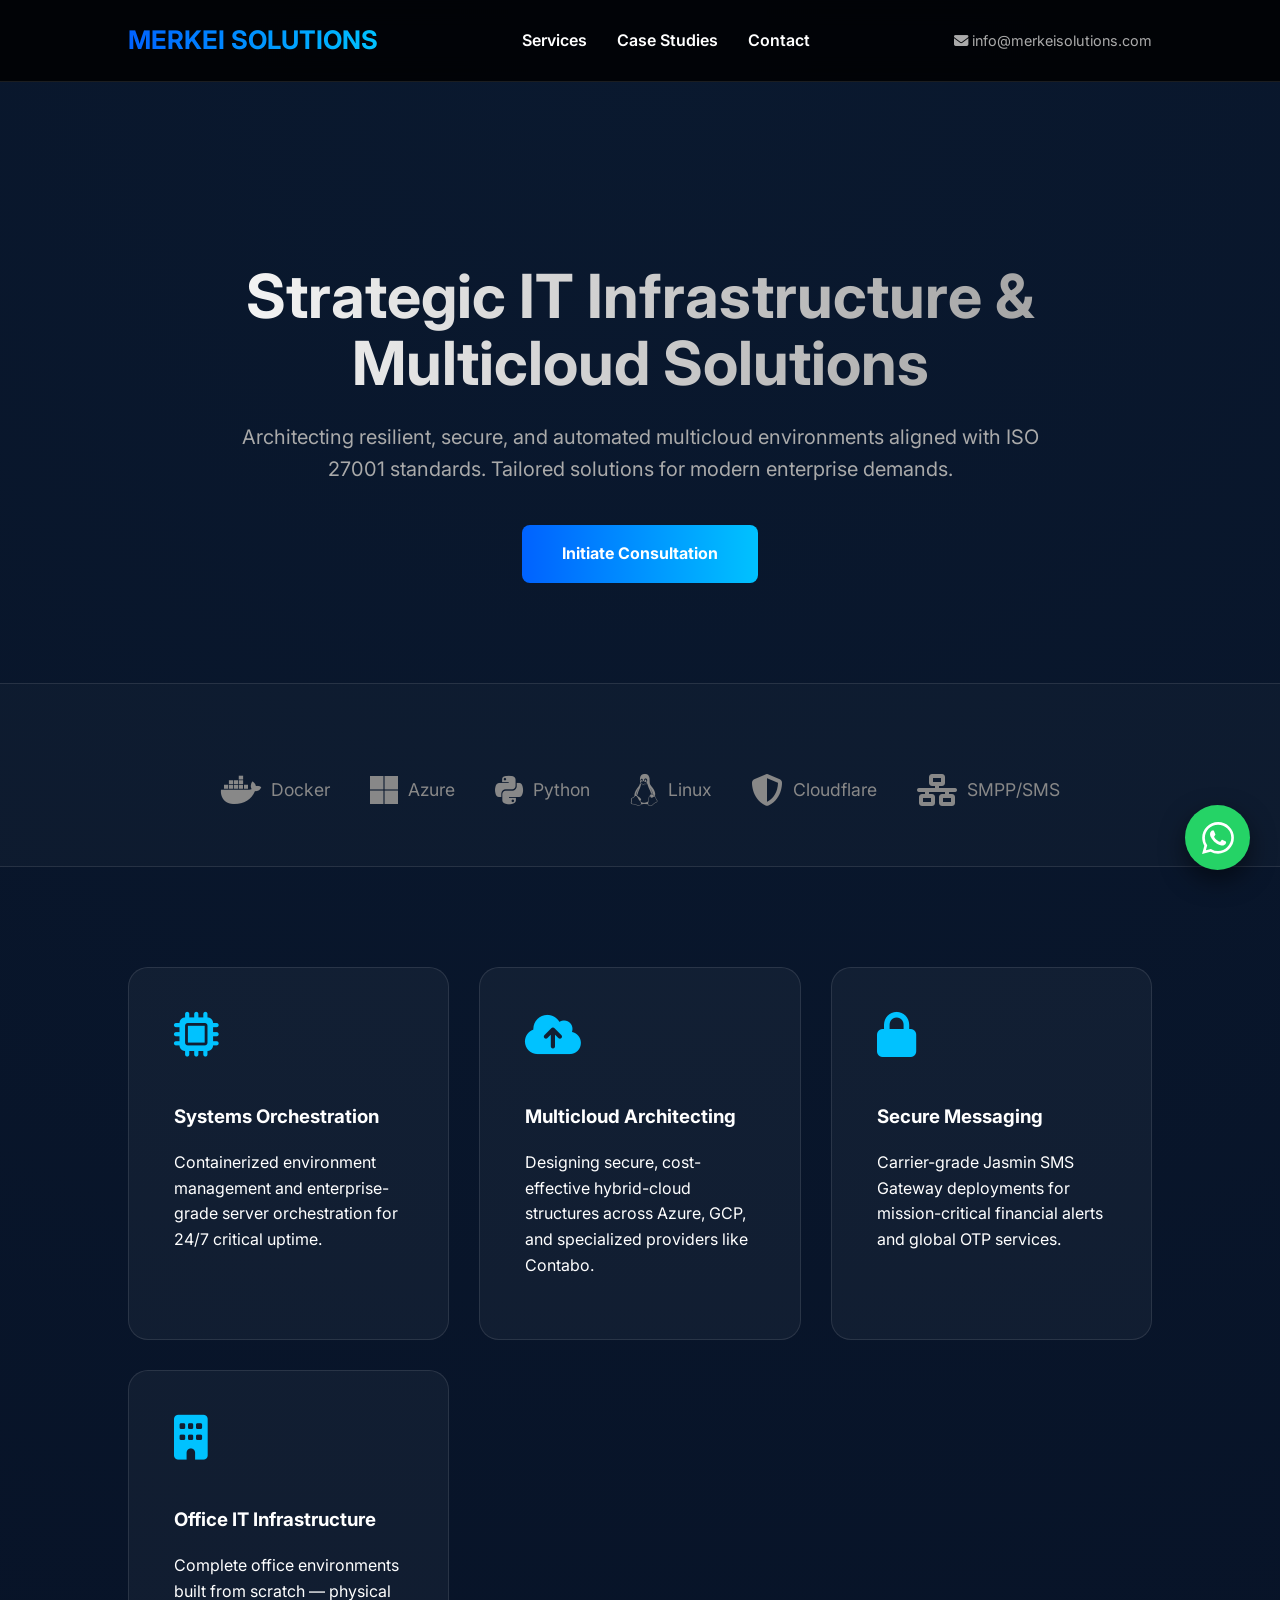
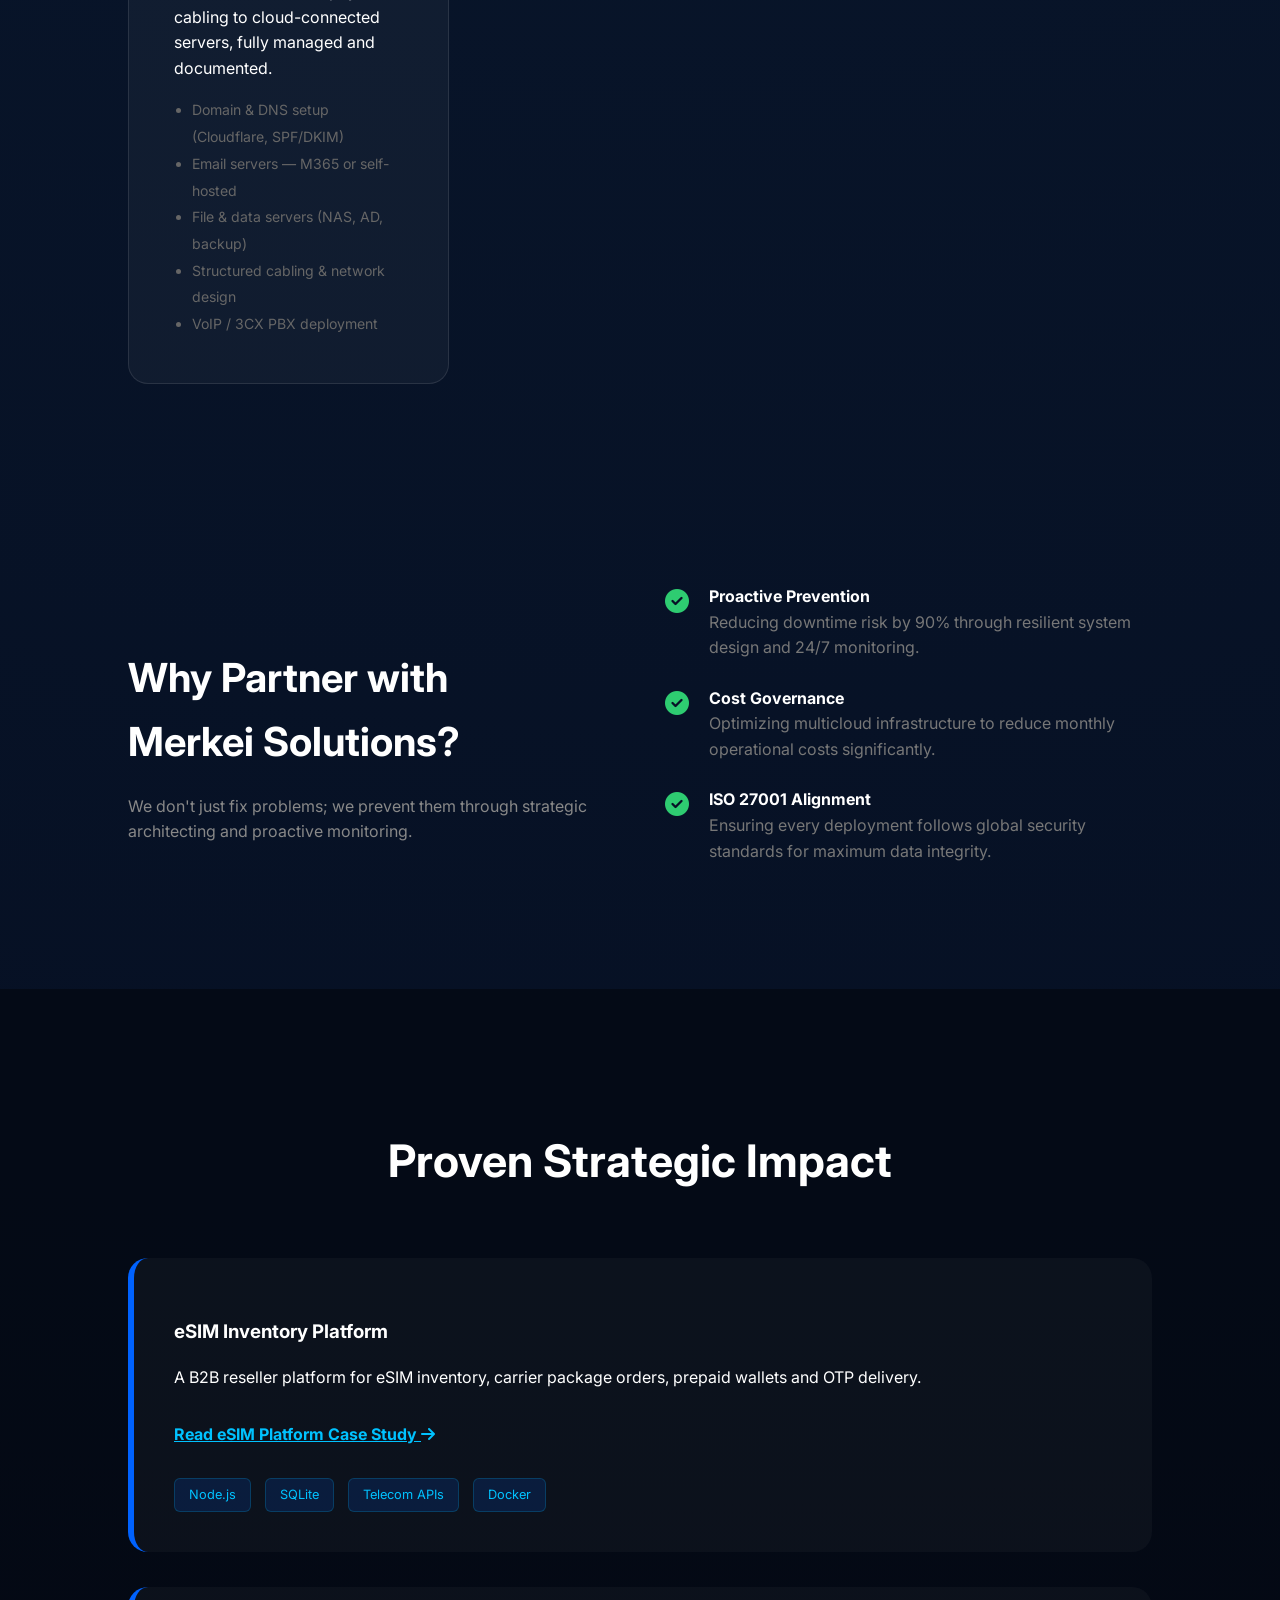
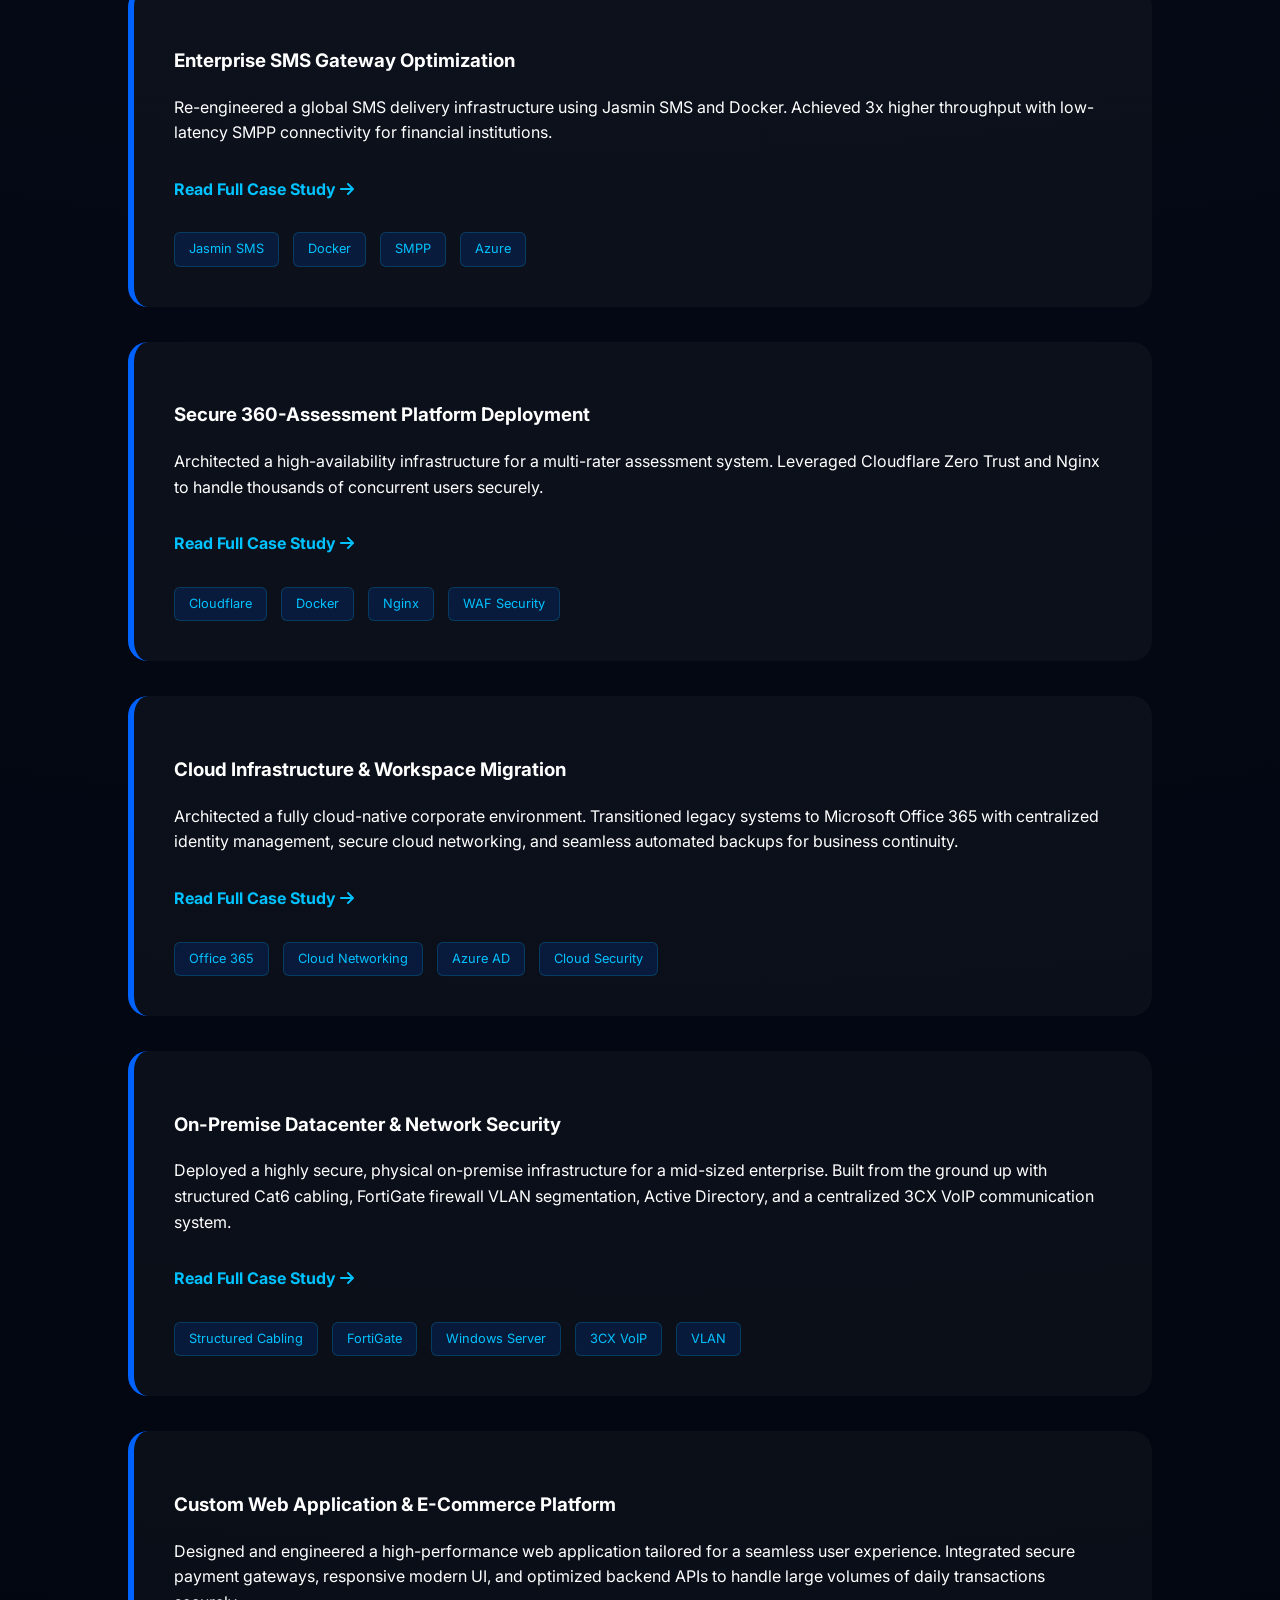
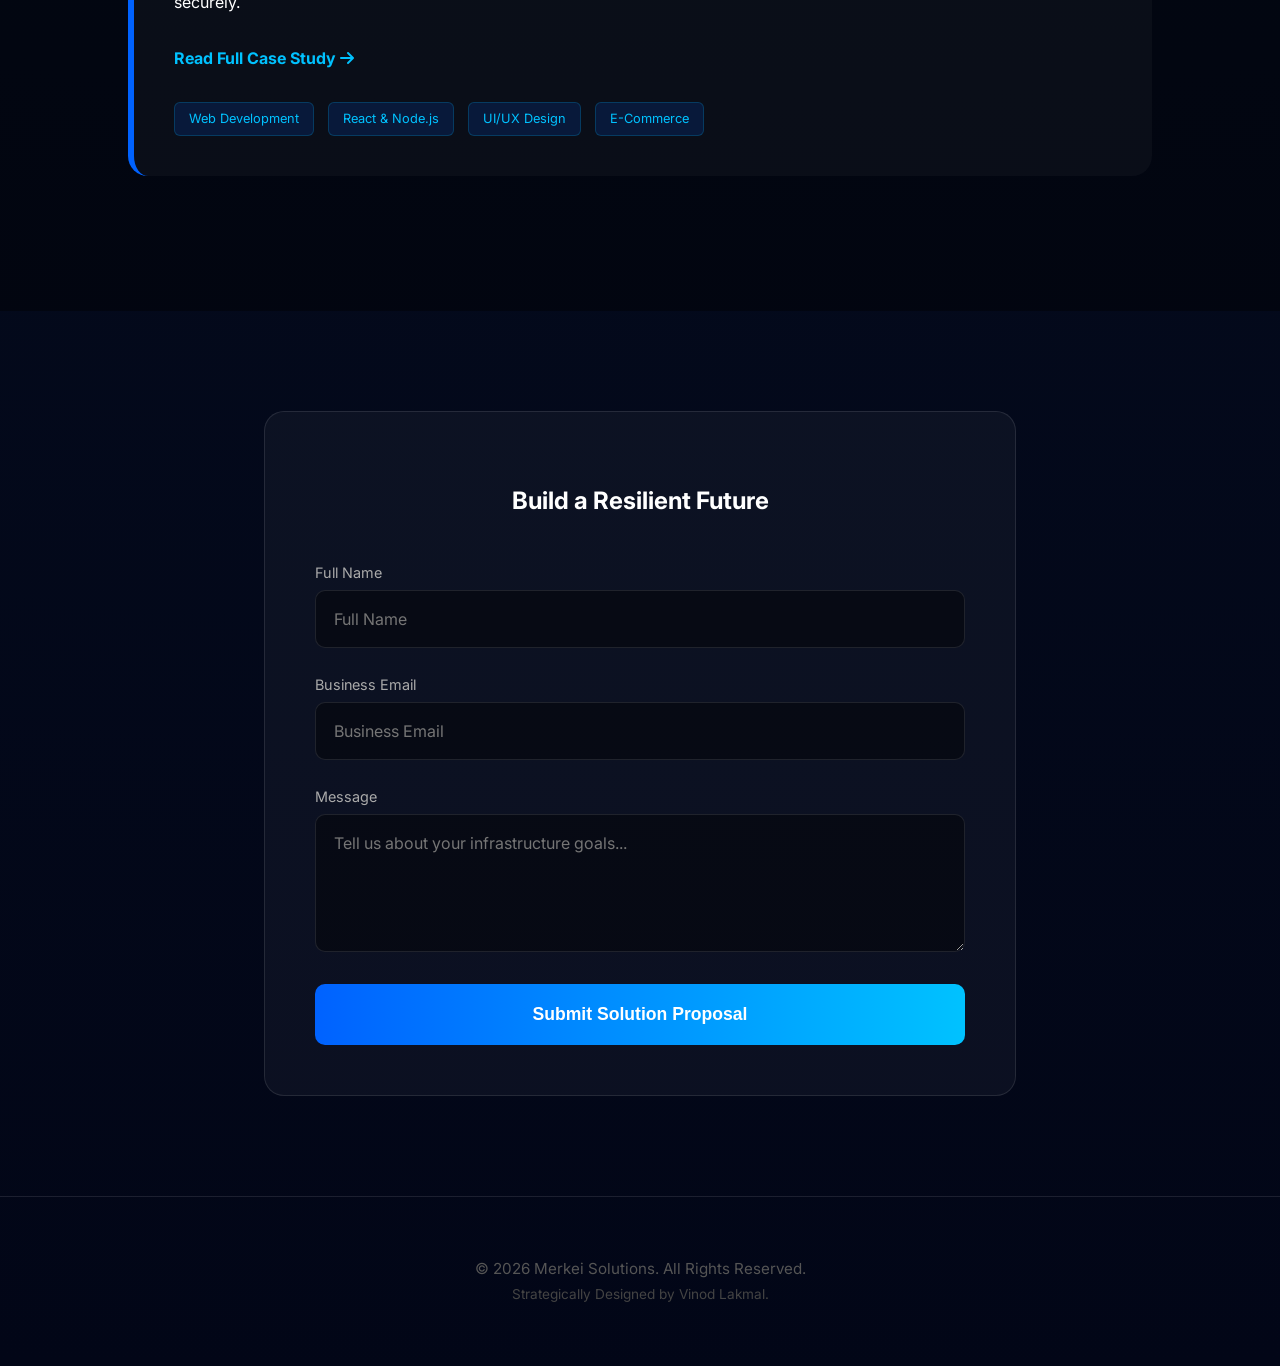
==== index.html @ ab958b40 "Add eSIM inventory platform case study" ====
<!DOCTYPE html>
<html lang="en">
<head>
    <meta charset="UTF-8">
    <meta name="viewport" content="width=device-width, initial-scale=1.0">
    <title>Merkei Solutions | Enterprise Cloud & Infrastructure Architect</title>
    <meta name="description" content="Strategic Multicloud Architecting, Secure Messaging Gateways, and High-Availability Systems by Vinod Lakmal. ISO 27001 aligned infrastructure.">
    <link rel="canonical" href="https://merkeisolutions.com/">
    <!-- Open Graph / Social Sharing -->
    <meta property="og:type" content="website">
    <meta property="og:url" content="https://merkeisolutions.com/">
    <meta property="og:title" content="Merkei Solutions | Enterprise Cloud & Infrastructure Architect">
    <meta property="og:description" content="Strategic Multicloud Architecting, Secure Messaging Gateways, and High-Availability Systems by Vinod Lakmal. ISO 27001 aligned infrastructure.">
    <meta property="og:image" content="https://merkeisolutions.com/images/og-banner.jpg">
    <meta name="twitter:card" content="summary_large_image">
    <meta name="twitter:title" content="Merkei Solutions | Enterprise Cloud & Infrastructure Architect">
    <meta name="twitter:description" content="Strategic Multicloud Architecting, Secure Messaging Gateways, and High-Availability Systems by Vinod Lakmal. ISO 27001 aligned infrastructure.">
    <meta name="twitter:image" content="https://merkeisolutions.com/images/og-banner.jpg">
    <!-- Structured Data -->
    <script type="application/ld+json">
    {
      "@context": "https://schema.org",
      "@type": "Organization",
      "name": "Merkei Solutions",
      "url": "https://merkeisolutions.com",
      "logo": "https://merkeisolutions.com/images/og-banner.jpg",
      "email": "info@merkeisolutions.com",
      "contactPoint": {
        "@type": "ContactPoint",
        "contactType": "Customer Support",
        "email": "info@merkeisolutions.com"
      }
    }
    </script>
    <!-- Performance: preconnect to external origins -->
    <link rel="preconnect" href="https://fonts.googleapis.com">
    <link rel="preconnect" href="https://fonts.gstatic.com" crossorigin>
    <link rel="preconnect" href="https://cdnjs.cloudflare.com">
    <link href="https://fonts.googleapis.com/css2?family=Inter:wght@400;600;700&display=swap" rel="stylesheet">
    <link rel="stylesheet" href="https://cdnjs.cloudflare.com/ajax/libs/font-awesome/6.5.2/css/all.min.css" crossorigin="anonymous" referrerpolicy="no-referrer">
    <style>
        :root {
            --primary: #0062ff;
            --secondary: #00c2ff;
            --bg: #020617;
            --card-bg: rgba(255, 255, 255, 0.04);
            --border: rgba(255, 255, 255, 0.1);
        }
        body { 
            margin: 0; font-family: 'Inter', sans-serif; background: radial-gradient(circle at top, #0a192f, #020617); color: white; line-height: 1.6; scroll-behavior: smooth; 
            cursor: default; -webkit-user-select: none; -ms-user-select: none; user-select: none; 
        }
        a, button, .whatsapp, .card i { cursor: pointer; }
        input, textarea { cursor: text; -webkit-user-select: auto; user-select: auto; }
        
        nav { display: flex; justify-content: space-between; align-items: center; padding: 20px 10%; background: rgba(0,0,0,0.85); backdrop-filter: blur(12px); position: sticky; top: 0; z-index: 1000; border-bottom: 1px solid var(--border); }
        .logo { font-size: 1.6rem; font-weight: bold; background: linear-gradient(to right, var(--primary), var(--secondary)); -webkit-background-clip: text; -webkit-text-fill-color: transparent; }
        .nav-links { list-style: none; display: flex; gap: 30px; margin: 0; padding: 0; }
        .nav-links a { color: white; text-decoration: none; font-weight: 600; transition: color 0.3s; }
        .nav-links a:hover { color: var(--secondary); text-shadow: 0 0 10px rgba(0,194,255,0.5); }
        header { text-align: center; padding: 140px 10% 100px; }
        header h1 { font-size: 3.8rem; margin-bottom: 25px; background: linear-gradient(to right, #fff, #999); -webkit-background-clip: text; -webkit-text-fill-color: transparent; line-height: 1.1; }
        header p { color: #aaa; max-width: 800px; margin: auto; font-size: 1.25rem; }
        @keyframes pulse { 0%{box-shadow:0 4px 15px rgba(0,98,255,0.3)} 50%{box-shadow:0 4px 25px rgba(0,194,255,0.7)} 100%{box-shadow:0 4px 15px rgba(0,98,255,0.3)} }
        .btn { display: inline-block; padding: 16px 40px; background: linear-gradient(to right, var(--primary), var(--secondary)); color: white; text-decoration: none; border-radius: 8px; font-weight: bold; margin-top: 40px; transition: all 0.3s ease; animation: pulse 2.5s infinite; }
        .btn:hover { transform: translateY(-5px) scale(1.05); box-shadow: 0 10px 30px rgba(0,194,255,0.8); animation: none; }
        .tech-stack { padding: 60px 10%; text-align: center; background: rgba(255,255,255,0.02); border-top: 1px solid var(--border); border-bottom: 1px solid var(--border); }
        .tech-icons { display: flex; flex-wrap: wrap; justify-content: center; gap: 40px; margin-top: 30px; font-size: 1.1rem; color: #888; }
        @keyframes float { 0%{transform:translateY(0px)} 50%{transform:translateY(-12px)} 100%{transform:translateY(0px)} }
        .tech-icons span { display: flex; align-items: center; gap: 10px; transition: 0.3s; }
        .tech-icons span:nth-child(1){animation:float 3s ease-in-out infinite}
        .tech-icons span:nth-child(2){animation:float 3.5s ease-in-out infinite 0.5s}
        .tech-icons span:nth-child(3){animation:float 3s ease-in-out infinite 1s}
        .tech-icons span:nth-child(4){animation:float 3.2s ease-in-out infinite 1.5s}
        .tech-icons span:nth-child(5){animation:float 3.5s ease-in-out infinite 0.2s}
        .tech-icons span:nth-child(6){animation:float 3s ease-in-out infinite 0.8s}
        .tech-icons span:hover { color: var(--secondary); transform: scale(1.2) !important; animation-play-state: paused; text-shadow: 0 0 15px rgba(0,194,255,0.4); }
        .tech-icons i { font-size: 2rem; }
        .services-grid { display: grid; grid-template-columns: repeat(auto-fit, minmax(300px, 1fr)); gap: 30px; padding: 100px 10%; }
        .card { background: var(--card-bg); padding: 45px; border-radius: 20px; border: 1px solid var(--border); transition: 0.4s; }
        .card:hover { border-color: var(--secondary); background: rgba(255,255,255,0.07); transform: translateY(-10px); }
        .card i { color: var(--secondary); font-size: 2.8rem; margin-bottom: 25px; transition: transform 0.4s ease; }
        .card:hover i { transform: scale(1.1) rotate(5deg); }
        .card ul { margin: 15px 0 0; padding-left: 18px; color: #666; font-size: 0.88rem; line-height: 1.9; }
        .card:hover ul li { color: #888; }
        .why-us { padding: 100px 10%; display: grid; grid-template-columns: 1fr 1fr; gap: 50px; align-items: center; }
        .why-us h2 { font-size: 2.5rem; margin-bottom: 20px; }
        .why-box { margin-bottom: 25px; display: flex; gap: 20px; transition: transform 0.3s; }
        .why-box:hover { transform: translateX(10px); }
        .why-box i { color: #2ecc71; font-size: 1.5rem; margin-top: 5px; }
        .portfolio { background: rgba(0,0,0,0.4); padding: 100px 10%; }
        .project-card { background: rgba(255,255,255,0.03); margin-bottom: 35px; padding: 40px; border-radius: 20px; border-left: 6px solid var(--primary); transition: 0.3s; }
        .project-card:hover { background: rgba(255,255,255,0.05); border-left: 6px solid var(--secondary); transform: translateX(5px); }
        .tag { font-size: 0.8rem; background: rgba(0,98,255,0.15); padding: 6px 14px; border-radius: 6px; margin-right: 10px; color: var(--secondary); border: 1px solid rgba(0,194,255,0.2); display: inline-block; margin-top: 10px; transition: all 0.3s; }
        .tag:hover { background: var(--secondary); color: #000; font-weight: bold; }
        .contact-section { padding: 100px 10%; }
        form { max-width: 650px; margin: auto; padding: 50px; background: var(--card-bg); border-radius: 20px; border: 1px solid var(--border); }
        input, textarea { width: 100%; padding: 18px; margin-bottom: 25px; background: rgba(0,0,0,0.4); border: 1px solid var(--border); color: white; border-radius: 10px; box-sizing: border-box; font-family: inherit; font-size: 1rem; transition: border 0.3s; }
        input:focus, textarea:focus { outline: none; border-color: var(--secondary); background: rgba(0,0,0,0.6); }
        button { width: 100%; padding: 20px; background: linear-gradient(to right, var(--primary), var(--secondary)); border: none; color: white; font-weight: bold; border-radius: 10px; cursor: pointer; font-size: 1.1rem; transition: 0.3s; }
        button:hover { transform: translateY(-3px); box-shadow: 0 8px 25px rgba(0,194,255,0.5); }
        footer { text-align: center; padding: 60px; color: #555; border-top: 1px solid var(--border); font-size: 0.95rem; }
        .whatsapp { position: fixed; bottom: 30px; right: 30px; background: #25D366; width: 65px; height: 65px; border-radius: 50%; display: flex; align-items: center; justify-content: center; font-size: 35px; color: white; text-decoration: none; box-shadow: 0 10px 25px rgba(0,0,0,0.5); z-index: 1000; transition: 0.3s; }
        .whatsapp:hover { transform: scale(1.1) rotate(10deg); }
        /* Mobile nav toggle */
        .nav-toggle { display: none; background: none; border: 1px solid var(--border); color: white; font-size: 1.4rem; padding: 6px 12px; border-radius: 6px; cursor: pointer; width: auto; }
        @media (max-width: 992px) {
            .why-us { grid-template-columns: 1fr; }
            header h1 { font-size: 2.8rem; }
            .nav-toggle { display: block; }
            .nav-links { display: none; flex-direction: column; gap: 0; position: absolute; top: 70px; left: 0; right: 0; background: rgba(0,0,0,0.95); border-bottom: 1px solid var(--border); padding: 10px 0; }
            .nav-links.open { display: flex; }
            .nav-links li a { display: block; padding: 14px 10%; }
            .nav-email { display: none; }
        }
    </style>
</head>
<body>

<nav aria-label="Main navigation">
    <div class="logo">MERKEI SOLUTIONS</div>
    <ul class="nav-links" id="nav-links">
        <li><a href="#services">Services</a></li>
        <li><a href="#case-studies">Case Studies</a></li>
        <li><a href="#contact">Contact</a></li>
    </ul>
    <div class="nav-email" style="font-size: 0.9rem; color: #aaa;"><i class="fa fa-envelope" aria-hidden="true"></i> info@merkeisolutions.com</div>
    <button class="nav-toggle" id="nav-toggle" aria-label="Toggle navigation" aria-expanded="false" aria-controls="nav-links">&#9776;</button>
</nav>
<script>
    (function() {
        var btn = document.getElementById('nav-toggle');
        var menu = document.getElementById('nav-links');
        btn.addEventListener('click', function() {
            var open = menu.classList.toggle('open');
            btn.setAttribute('aria-expanded', open);
        });
        menu.querySelectorAll('a').forEach(function(a) {
            a.addEventListener('click', function() {
                menu.classList.remove('open');
                btn.setAttribute('aria-expanded', false);
            });
        });
    })();
</script>

<header>
    <h1>Strategic IT Infrastructure & <br>Multicloud Solutions</h1>
    <p>Architecting resilient, secure, and automated multicloud environments aligned with ISO 27001 standards. Tailored solutions for modern enterprise demands.</p>
    <a href="#contact" class="btn">Initiate Consultation</a>
</header>

<section class="tech-stack">
    <div class="tech-icons">
        <span><i class="fab fa-docker"></i> Docker</span>
        <span><i class="fab fa-microsoft"></i> Azure</span>
        <span><i class="fab fa-python"></i> Python</span>
        <span><i class="fab fa-linux"></i> Linux</span>
        <span><i class="fas fa-shield-alt"></i> Cloudflare</span>
        <span><i class="fas fa-network-wired"></i> SMPP/SMS</span>
    </div>
</section>

<section class="services-grid" id="services">
    <div class="card">
        <i class="fas fa-microchip"></i>
        <h3>Systems Orchestration</h3>
        <p>Containerized environment management and enterprise-grade server orchestration for 24/7 critical uptime.</p>
    </div>
    <div class="card">
        <i class="fas fa-cloud-upload-alt"></i>
        <h3>Multicloud Architecting</h3>
        <p>Designing secure, cost-effective hybrid-cloud structures across Azure, GCP, and specialized providers like Contabo.</p>
    </div>
    <div class="card">
        <i class="fas fa-lock"></i>
        <h3>Secure Messaging</h3>
        <p>Carrier-grade Jasmin SMS Gateway deployments for mission-critical financial alerts and global OTP services.</p>
    </div>
    <div class="card">
        <i class="fas fa-building"></i>
        <h3>Office IT Infrastructure</h3>
        <p>Complete office environments built from scratch — physical cabling to cloud-connected servers, fully managed and documented.</p>
        <ul>
            <li>Domain & DNS setup (Cloudflare, SPF/DKIM)</li>
            <li>Email servers — M365 or self-hosted</li>
            <li>File & data servers (NAS, AD, backup)</li>
            <li>Structured cabling & network design</li>
            <li>VoIP / 3CX PBX deployment</li>
        </ul>
    </div>
</section>

<section class="why-us">
    <div>
        <h2>Why Partner with <br>Merkei Solutions?</h2>
        <p style="color: #888;">We don't just fix problems; we prevent them through strategic architecting and proactive monitoring.</p>
    </div>
    <div>
        <div class="why-box">
            <i class="fas fa-check-circle"></i>
            <div>
                <strong>Proactive Prevention</strong>
                <p style="color: #777; margin: 0;">Reducing downtime risk by 90% through resilient system design and 24/7 monitoring.</p>
            </div>
        </div>
        <div class="why-box">
            <i class="fas fa-check-circle"></i>
            <div>
                <strong>Cost Governance</strong>
                <p style="color: #777; margin: 0;">Optimizing multicloud infrastructure to reduce monthly operational costs significantly.</p>
            </div>
        </div>
        <div class="why-box">
            <i class="fas fa-check-circle"></i>
            <div>
                <strong>ISO 27001 Alignment</strong>
                <p style="color: #777; margin: 0;">Ensuring every deployment follows global security standards for maximum data integrity.</p>
            </div>
        </div>
    </div>
</section>

<section id="case-studies" class="portfolio">
    <h2 style="text-align:center; font-size: 2.8rem; margin-bottom: 60px;">Proven Strategic Impact</h2>

    <div class="project-card">
        <h3>eSIM Inventory Platform</h3>
        <p>A B2B reseller platform for eSIM inventory, carrier package orders, prepaid wallets and OTP delivery.</p>
        <a href="esim-inventory.html" style="color: var(--secondary); font-weight: bold; display: inline-block; margin: 15px 0 20px;">Read eSIM Platform Case Study <i class="fas fa-arrow-right" aria-hidden="true"></i></a>
        <div><span class="tag">Node.js</span> <span class="tag">SQLite</span> <span class="tag">Telecom APIs</span> <span class="tag">Docker</span></div>
    </div>

    <div class="project-card">
        <h3>Enterprise SMS Gateway Optimization</h3>
        <p>Re-engineered a global SMS delivery infrastructure using Jasmin SMS and Docker. Achieved 3x higher throughput with low-latency SMPP connectivity for financial institutions.</p>
        <a href="sms-gateway.html" style="color: var(--secondary); text-decoration: none; font-weight: bold; display: inline-block; margin-top: 15px; margin-bottom: 20px; transition: 0.3s;">Read Full Case Study <i class="fas fa-arrow-right"></i></a>
        <div><span class="tag">Jasmin SMS</span> <span class="tag">Docker</span> <span class="tag">SMPP</span> <span class="tag">Azure</span></div>
    </div>

    <div class="project-card">
        <h3>Secure 360-Assessment Platform Deployment</h3>
        <p>Architected a high-availability infrastructure for a multi-rater assessment system. Leveraged Cloudflare Zero Trust and Nginx to handle thousands of concurrent users securely.</p>
        <a href="360-assessment.html" style="color: var(--secondary); text-decoration: none; font-weight: bold; display: inline-block; margin-top: 15px; margin-bottom: 20px; transition: 0.3s;">Read Full Case Study <i class="fas fa-arrow-right"></i></a>
        <div><span class="tag">Cloudflare</span> <span class="tag">Docker</span> <span class="tag">Nginx</span> <span class="tag">WAF Security</span></div>
    </div>

    <div class="project-card">
        <h3>Cloud Infrastructure &amp; Workspace Migration</h3>
        <p>Architected a fully cloud-native corporate environment. Transitioned legacy systems to Microsoft Office 365 with centralized identity management, secure cloud networking, and seamless automated backups for business continuity.</p>

        <a href="cloud-migration.html" style="color: var(--secondary); text-decoration: none; font-weight: bold; display: inline-block; margin-top: 15px; margin-bottom: 20px; transition: 0.3s;">Read Full Case Study <i class="fas fa-arrow-right"></i></a>

        <div>
            <span class="tag">Office 365</span> <span class="tag">Cloud Networking</span> <span class="tag">Azure AD</span> <span class="tag">Cloud Security</span>
        </div>
    </div>

    <div class="project-card">
        <h3>On-Premise Datacenter &amp; Network Security</h3>
        <p>Deployed a highly secure, physical on-premise infrastructure for a mid-sized enterprise. Built from the ground up with structured Cat6 cabling, FortiGate firewall VLAN segmentation, Active Directory, and a centralized 3CX VoIP communication system.</p>

        <a href="office-setup.html" style="color: var(--secondary); text-decoration: none; font-weight: bold; display: inline-block; margin-top: 15px; margin-bottom: 20px; transition: 0.3s;">Read Full Case Study <i class="fas fa-arrow-right"></i></a>

        <div>
            <span class="tag">Structured Cabling</span> <span class="tag">FortiGate</span> <span class="tag">Windows Server</span> <span class="tag">3CX VoIP</span> <span class="tag">VLAN</span>
        </div>
    </div>

    <div class="project-card">
        <h3>Custom Web Application &amp; E-Commerce Platform</h3>
        <p>Designed and engineered a high-performance web application tailored for a seamless user experience. Integrated secure payment gateways, responsive modern UI, and optimized backend APIs to handle large volumes of daily transactions securely.</p>

        <a href="web-portfolio.html" style="color: var(--secondary); text-decoration: none; font-weight: bold; display: inline-block; margin-top: 15px; margin-bottom: 20px; transition: 0.3s;">Read Full Case Study <i class="fas fa-arrow-right"></i></a>

        <div>
            <span class="tag">Web Development</span> <span class="tag">React &amp; Node.js</span> <span class="tag">UI/UX Design</span> <span class="tag">E-Commerce</span>
        </div>
    </div>

</section>

<section id="contact" class="contact-section">
    <form action="https://api.web3forms.com/submit" method="POST">
        <h2 style="text-align:center; margin-bottom: 40px;">Build a Resilient Future</h2>
        <input type="hidden" name="access_key" value="fd16fcd3-3691-4b6d-87a8-f855182a7887">
        <!-- Web3Forms honeypot anti-spam -->
        <input type="checkbox" name="botcheck" style="display:none">
        <label for="contact-name" style="display:block; margin-bottom:6px; color:#aaa; font-size:0.9rem;">Full Name</label>
        <input id="contact-name" type="text" name="name" placeholder="Full Name" required>
        <label for="contact-email" style="display:block; margin-bottom:6px; color:#aaa; font-size:0.9rem;">Business Email</label>
        <input id="contact-email" type="email" name="email" placeholder="Business Email" required>
        <label for="contact-message" style="display:block; margin-bottom:6px; color:#aaa; font-size:0.9rem;">Message</label>
        <textarea id="contact-message" name="message" rows="5" placeholder="Tell us about your infrastructure goals..." required></textarea>
        <button type="submit">Submit Solution Proposal</button>
    </form>
</section>

<footer>
    © 2026 Merkei Solutions. All Rights Reserved. <br>
    <span style="font-size: 0.85rem; color: #444;">Strategically Designed by Vinod Lakmal.</span>
</footer>

<a href="https://wa.me/94701113511" class="whatsapp" target="_blank" rel="noopener noreferrer" aria-label="Contact us on WhatsApp">
    <svg xmlns="http://www.w3.org/2000/svg" viewBox="0 0 24 24" fill="white" width="32" height="32" aria-hidden="true"><path d="M17.472 14.382c-.297-.149-1.758-.867-2.03-.967-.273-.099-.471-.148-.67.15-.197.297-.767.966-.94 1.164-.173.199-.347.223-.644.075-.297-.15-1.255-.463-2.39-1.475-.883-.788-1.48-1.761-1.653-2.059-.173-.297-.018-.458.13-.606.134-.133.298-.347.446-.52.149-.174.198-.298.298-.497.099-.198.05-.371-.025-.52-.075-.149-.669-1.612-.916-2.207-.242-.579-.487-.5-.669-.51-.173-.008-.371-.01-.57-.01-.198 0-.52.074-.792.372-.272.297-1.04 1.016-1.04 2.479 0 1.462 1.065 2.875 1.213 3.074.149.198 2.096 3.2 5.077 4.487.709.306 1.262.489 1.694.625.712.227 1.36.195 1.871.118.571-.085 1.758-.719 2.006-1.413.248-.694.248-1.289.173-1.413-.074-.124-.272-.198-.57-.347m-5.421 7.403h-.004a9.87 9.87 0 01-5.031-1.378l-.361-.214-3.741.982.998-3.648-.235-.374a9.86 9.86 0 01-1.51-5.26c.001-5.45 4.436-9.884 9.888-9.884 2.64 0 5.122 1.03 6.988 2.898a9.825 9.825 0 012.893 6.994c-.003 5.45-4.437 9.884-9.885 9.884m8.413-18.297A11.815 11.815 0 0012.05 0C5.495 0 .16 5.335.157 11.892c0 2.096.547 4.142 1.588 5.945L.057 24l6.305-1.654a11.882 11.882 0 005.683 1.448h.005c6.554 0 11.89-5.335 11.893-11.893a11.821 11.821 0 00-3.48-8.413z"/></svg>
</a>

</body>
</html>
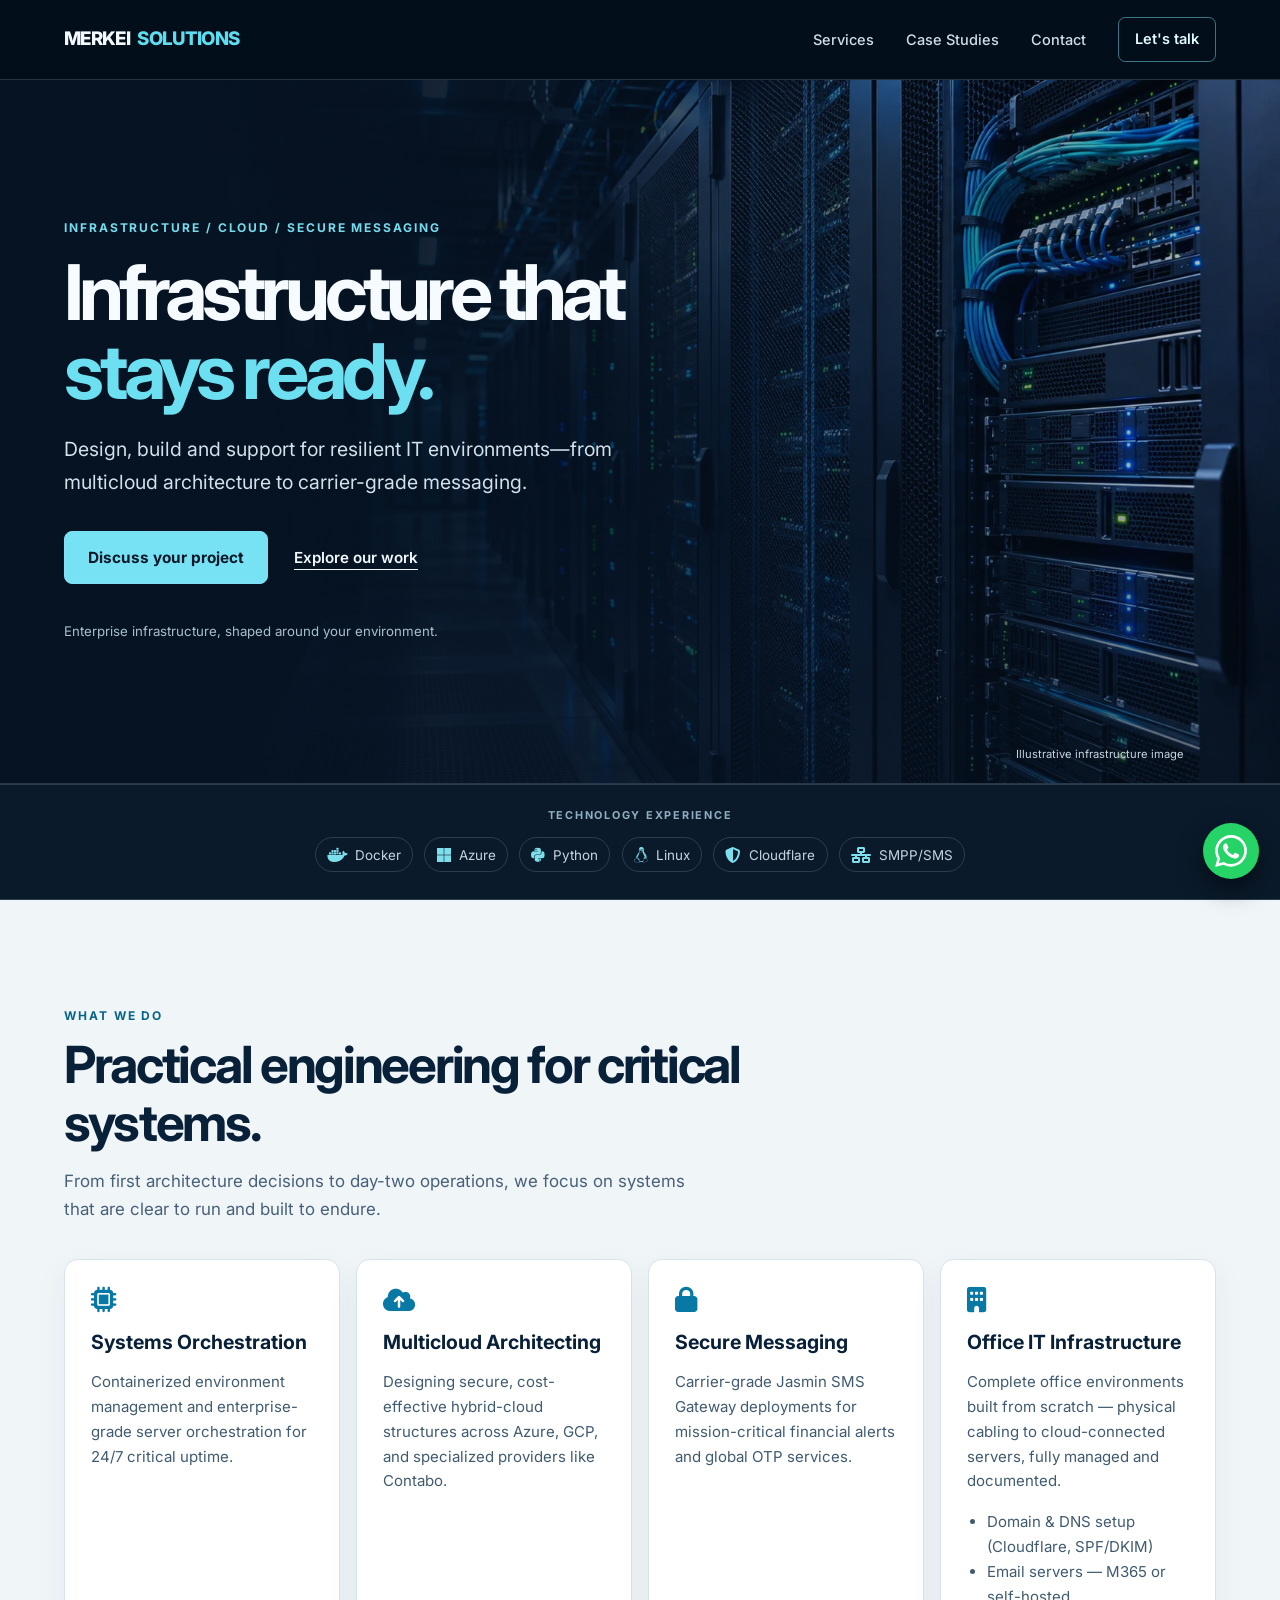
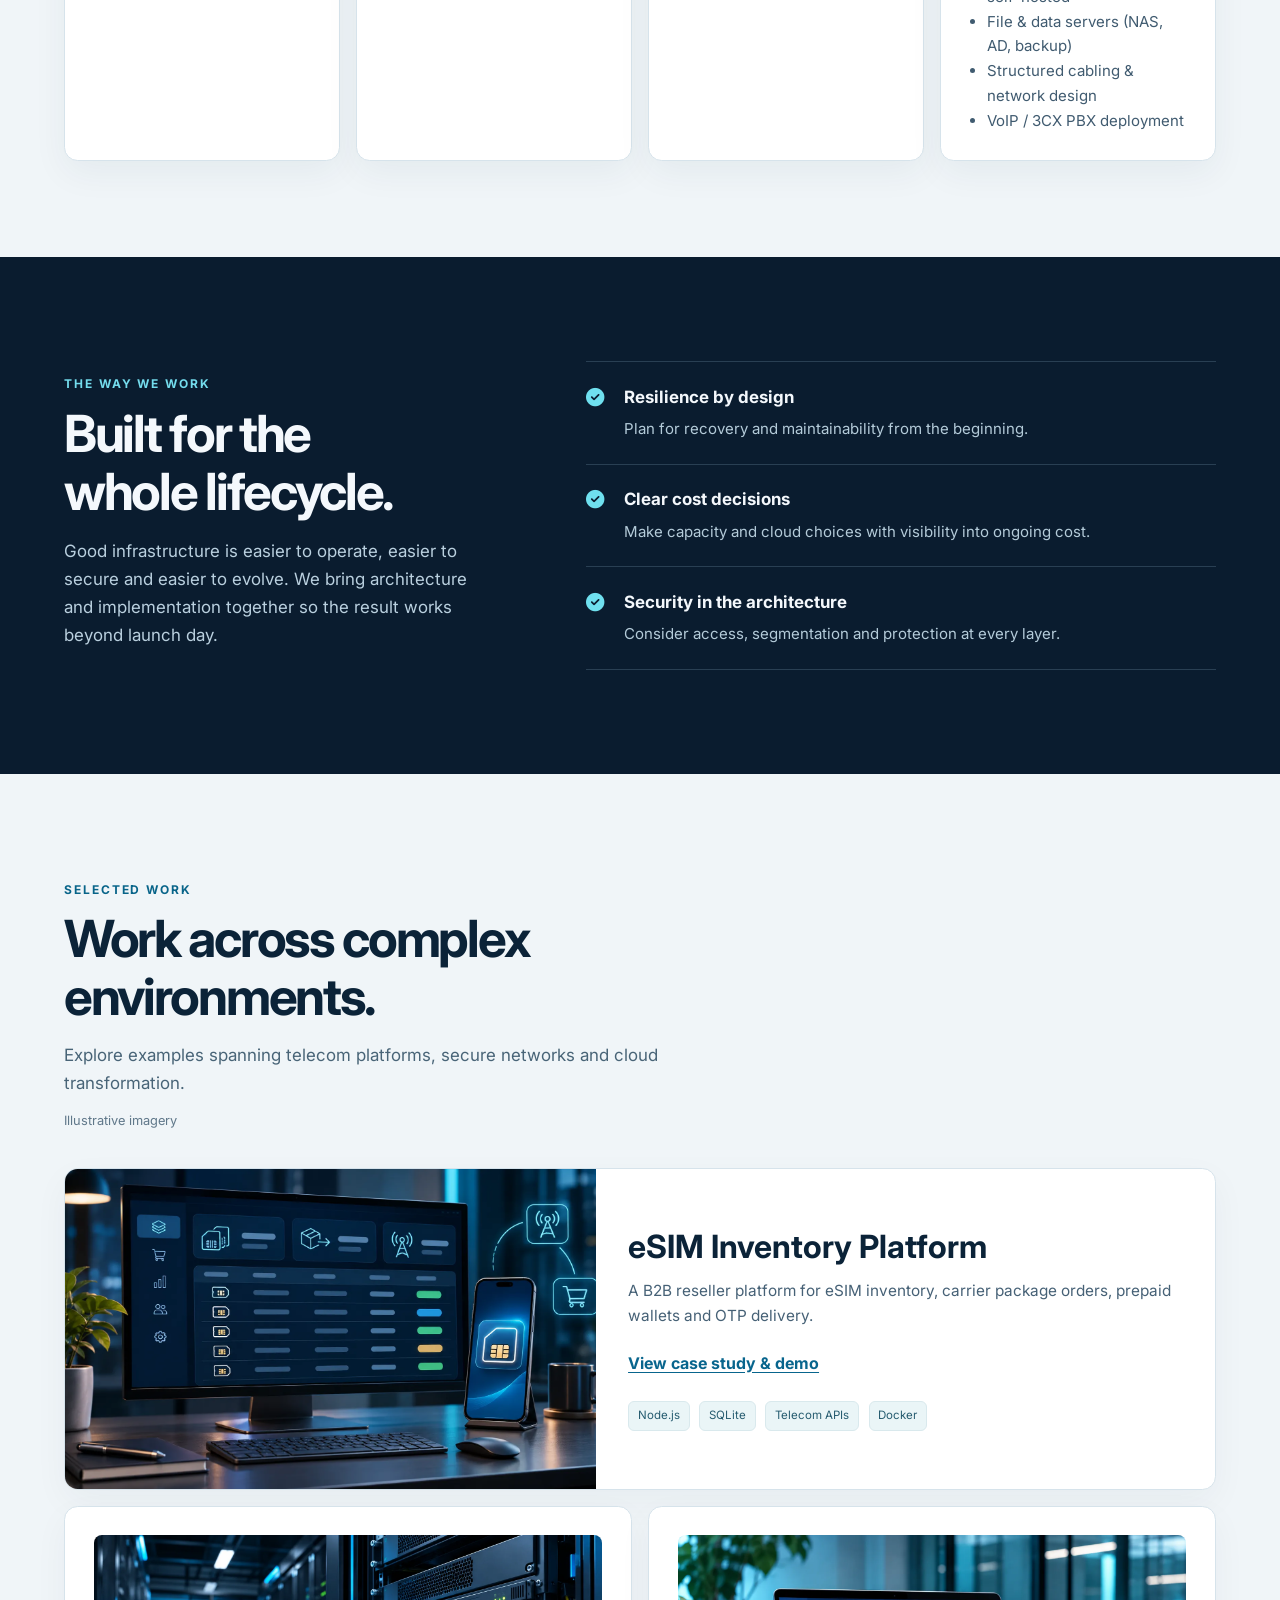
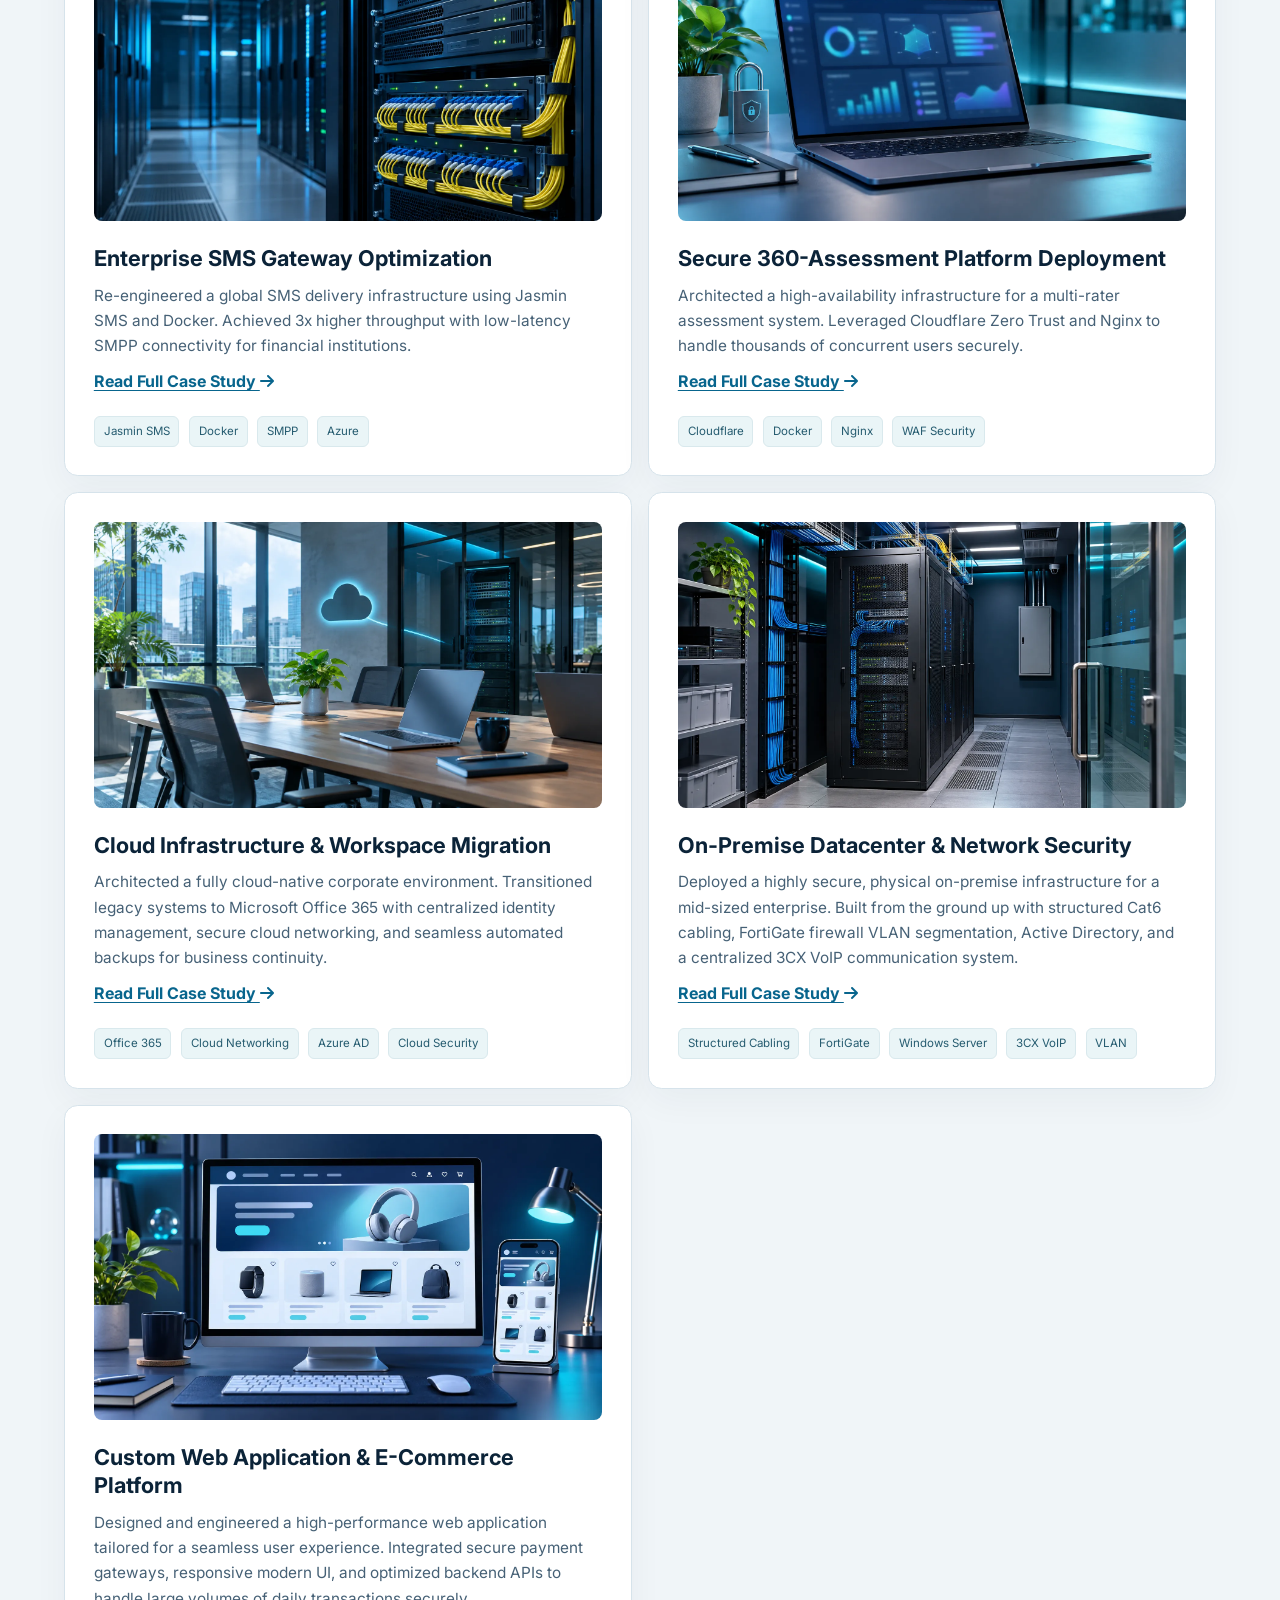
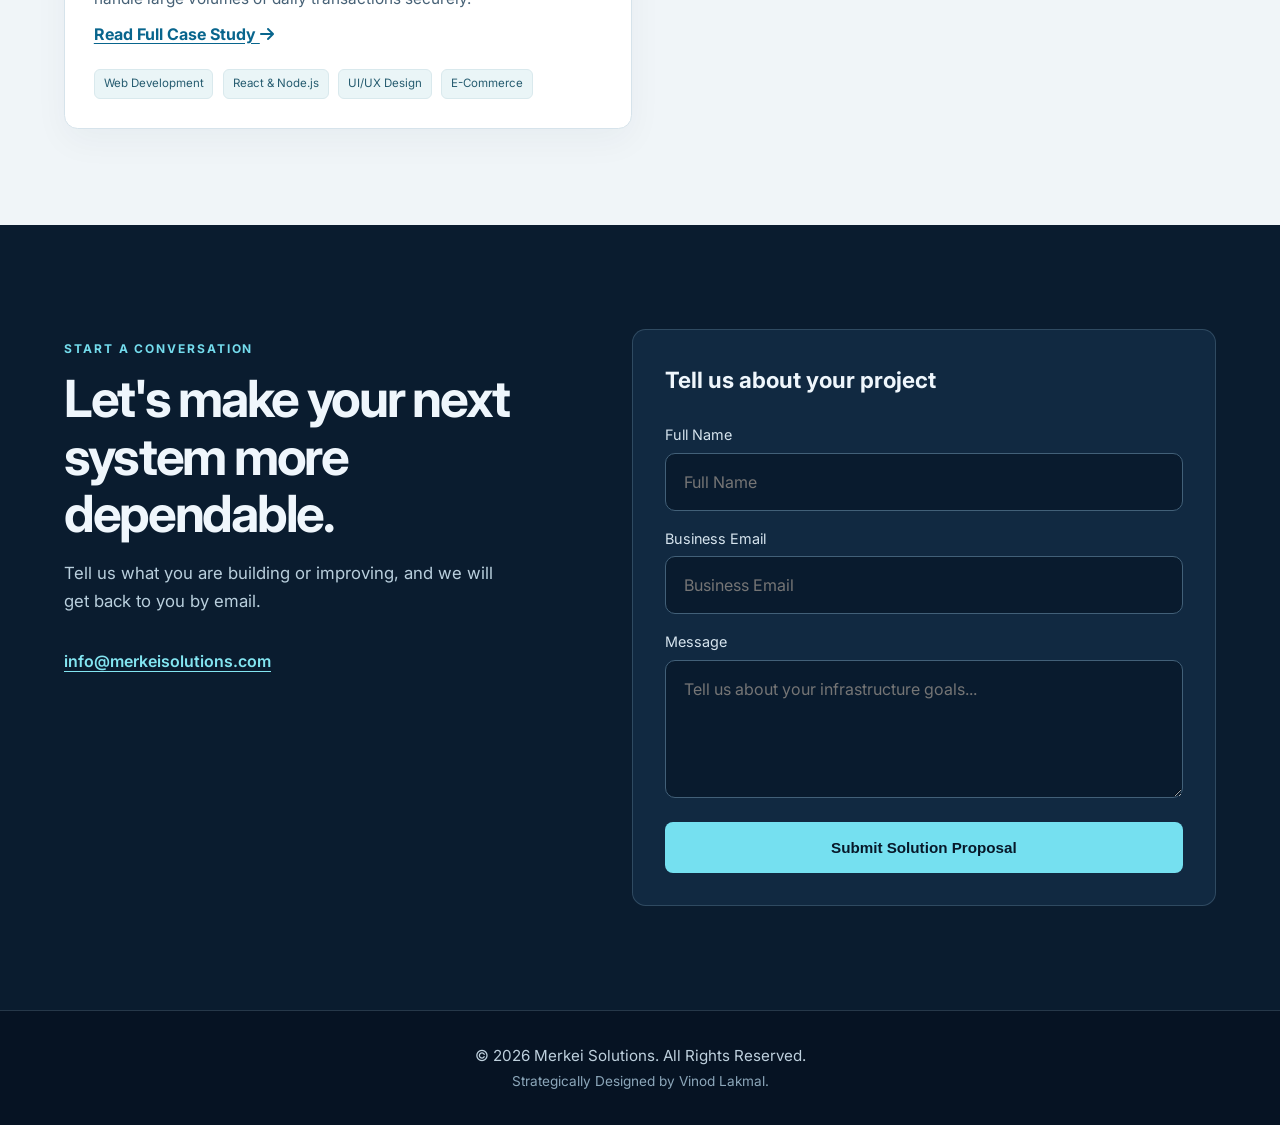
==== commit 278440db: "Redesign Merkei homepage and add illustrative case media" ====
--- a/index.html
+++ b/index.html
@@ -114,17 +114,19 @@
             .nav-email { display: none; }
         }
     </style>
+    <link rel="stylesheet" href="site-redesign.css">
 </head>
 <body>
 
+<a class="skip-link" href="#main-content">Skip to content</a>
 <nav aria-label="Main navigation">
-    <div class="logo">MERKEI SOLUTIONS</div>
+    <a class="logo" href="index.html" aria-label="Merkei Solutions home">MERKEI<span>SOLUTIONS</span></a>
     <ul class="nav-links" id="nav-links">
         <li><a href="#services">Services</a></li>
         <li><a href="#case-studies">Case Studies</a></li>
         <li><a href="#contact">Contact</a></li>
     </ul>
-    <div class="nav-email" style="font-size: 0.9rem; color: #aaa;"><i class="fa fa-envelope" aria-hidden="true"></i> info@merkeisolutions.com</div>
+    <a class="nav-contact" href="#contact">Let's talk</a>
     <button class="nav-toggle" id="nav-toggle" aria-label="Toggle navigation" aria-expanded="false" aria-controls="nav-links">&#9776;</button>
 </nav>
 <script>
@@ -144,13 +146,24 @@
     })();
 </script>
 
-<header>
-    <h1>Strategic IT Infrastructure & <br>Multicloud Solutions</h1>
-    <p>Architecting resilient, secure, and automated multicloud environments aligned with ISO 27001 standards. Tailored solutions for modern enterprise demands.</p>
-    <a href="#contact" class="btn">Initiate Consultation</a>
+<main id="main-content">
+<header class="hero">
+    <img class="hero-photo" src="images/hero-infrastructure.webp" alt="" fetchpriority="high">
+    <div class="hero-content">
+        <p class="eyebrow">INFRASTRUCTURE / CLOUD / SECURE MESSAGING</p>
+        <h1>Infrastructure that<br><em>stays ready.</em></h1>
+        <p class="hero-lede">Design, build and support for resilient IT environments—from multicloud architecture to carrier-grade messaging.</p>
+        <div class="hero-actions">
+            <a href="#contact" class="btn">Discuss your project</a>
+            <a href="#case-studies" class="text-link">Explore our work</a>
+        </div>
+        <p class="hero-caption">Enterprise infrastructure, shaped around your environment.</p>
+    </div>
+    <span class="image-disclaimer">Illustrative infrastructure image</span>
 </header>
 
-<section class="tech-stack">
+<section class="tech-stack" aria-label="Technology experience">
+    <p class="stack-label">TECHNOLOGY EXPERIENCE</p>
     <div class="tech-icons">
         <span><i class="fab fa-docker"></i> Docker</span>
         <span><i class="fab fa-microsoft"></i> Azure</span>
@@ -162,6 +175,11 @@
 </section>
 
 <section class="services-grid" id="services">
+    <div class="section-heading">
+        <p class="eyebrow">WHAT WE DO</p>
+        <h2>Practical engineering for critical systems.</h2>
+        <p>From first architecture decisions to day-two operations, we focus on systems that are clear to run and built to endure.</p>
+    </div>
     <div class="card">
         <i class="fas fa-microchip"></i>
         <h3>Systems Orchestration</h3>
@@ -193,45 +211,55 @@
 
 <section class="why-us">
     <div>
-        <h2>Why Partner with <br>Merkei Solutions?</h2>
-        <p style="color: #888;">We don't just fix problems; we prevent them through strategic architecting and proactive monitoring.</p>
+        <p class="eyebrow">THE WAY WE WORK</p>
+        <h2>Built for the whole lifecycle.</h2>
+        <p class="why-lede">Good infrastructure is easier to operate, easier to secure and easier to evolve. We bring architecture and implementation together so the result works beyond launch day.</p>
     </div>
     <div>
         <div class="why-box">
             <i class="fas fa-check-circle"></i>
             <div>
-                <strong>Proactive Prevention</strong>
-                <p style="color: #777; margin: 0;">Reducing downtime risk by 90% through resilient system design and 24/7 monitoring.</p>
+                <strong>Resilience by design</strong>
+                <p>Plan for recovery and maintainability from the beginning.</p>
             </div>
         </div>
         <div class="why-box">
             <i class="fas fa-check-circle"></i>
             <div>
-                <strong>Cost Governance</strong>
-                <p style="color: #777; margin: 0;">Optimizing multicloud infrastructure to reduce monthly operational costs significantly.</p>
+                <strong>Clear cost decisions</strong>
+                <p>Make capacity and cloud choices with visibility into ongoing cost.</p>
             </div>
         </div>
         <div class="why-box">
             <i class="fas fa-check-circle"></i>
             <div>
-                <strong>ISO 27001 Alignment</strong>
-                <p style="color: #777; margin: 0;">Ensuring every deployment follows global security standards for maximum data integrity.</p>
+                <strong>Security in the architecture</strong>
+                <p>Consider access, segmentation and protection at every layer.</p>
             </div>
         </div>
     </div>
 </section>
 
 <section id="case-studies" class="portfolio">
-    <h2 style="text-align:center; font-size: 2.8rem; margin-bottom: 60px;">Proven Strategic Impact</h2>
-
-    <div class="project-card">
+    <div class="section-heading">
+        <p class="eyebrow">SELECTED WORK</p>
+        <h2>Work across complex environments.</h2>
+        <p>Explore examples spanning telecom platforms, secure networks and cloud transformation.</p>
+        <span class="visual-note">Illustrative imagery</span>
+    </div>
+
+    <div class="project-card featured-project">
+        <img src="images/case-esim-inventory.webp" alt="Illustrative eSIM inventory dashboard on a monitor and phone" loading="lazy">
+        <div class="project-content">
         <h3>eSIM Inventory Platform</h3>
         <p>A B2B reseller platform for eSIM inventory, carrier package orders, prepaid wallets and OTP delivery.</p>
-        <a href="esim-inventory.html" style="color: var(--secondary); font-weight: bold; display: inline-block; margin: 15px 0 20px;">Read eSIM Platform Case Study <i class="fas fa-arrow-right" aria-hidden="true"></i></a>
+        <a href="esim-inventory.html" class="case-link">View case study &amp; demo</a>
         <div><span class="tag">Node.js</span> <span class="tag">SQLite</span> <span class="tag">Telecom APIs</span> <span class="tag">Docker</span></div>
-    </div>
-
-    <div class="project-card">
+        </div>
+    </div>
+
+    <div class="project-card">
+        <img class="project-thumb" src="images/case-sms-gateway.webp" alt="Illustrative secure messaging gateway equipment" loading="lazy">
         <h3>Enterprise SMS Gateway Optimization</h3>
         <p>Re-engineered a global SMS delivery infrastructure using Jasmin SMS and Docker. Achieved 3x higher throughput with low-latency SMPP connectivity for financial institutions.</p>
         <a href="sms-gateway.html" style="color: var(--secondary); text-decoration: none; font-weight: bold; display: inline-block; margin-top: 15px; margin-bottom: 20px; transition: 0.3s;">Read Full Case Study <i class="fas fa-arrow-right"></i></a>
@@ -239,6 +267,7 @@
     </div>
 
     <div class="project-card">
+        <img class="project-thumb" src="images/case-360-assessment.webp" alt="Illustrative assessment dashboard on a laptop" loading="lazy">
         <h3>Secure 360-Assessment Platform Deployment</h3>
         <p>Architected a high-availability infrastructure for a multi-rater assessment system. Leveraged Cloudflare Zero Trust and Nginx to handle thousands of concurrent users securely.</p>
         <a href="360-assessment.html" style="color: var(--secondary); text-decoration: none; font-weight: bold; display: inline-block; margin-top: 15px; margin-bottom: 20px; transition: 0.3s;">Read Full Case Study <i class="fas fa-arrow-right"></i></a>
@@ -246,6 +275,7 @@
     </div>
 
     <div class="project-card">
+        <img class="project-thumb" src="images/case-cloud-migration.webp" alt="Illustrative cloud-connected corporate workspace" loading="lazy">
         <h3>Cloud Infrastructure &amp; Workspace Migration</h3>
         <p>Architected a fully cloud-native corporate environment. Transitioned legacy systems to Microsoft Office 365 with centralized identity management, secure cloud networking, and seamless automated backups for business continuity.</p>
 
@@ -257,6 +287,7 @@
     </div>
 
     <div class="project-card">
+        <img class="project-thumb" src="images/case-onprem-network.webp" alt="Illustrative on-premise server room and network cabling" loading="lazy">
         <h3>On-Premise Datacenter &amp; Network Security</h3>
         <p>Deployed a highly secure, physical on-premise infrastructure for a mid-sized enterprise. Built from the ground up with structured Cat6 cabling, FortiGate firewall VLAN segmentation, Active Directory, and a centralized 3CX VoIP communication system.</p>
 
@@ -268,6 +299,7 @@
     </div>
 
     <div class="project-card">
+        <img class="project-thumb" src="images/case-web-commerce.webp" alt="Illustrative web storefront on desktop and phone" loading="lazy">
         <h3>Custom Web Application &amp; E-Commerce Platform</h3>
         <p>Designed and engineered a high-performance web application tailored for a seamless user experience. Integrated secure payment gateways, responsive modern UI, and optimized backend APIs to handle large volumes of daily transactions securely.</p>
 
@@ -281,8 +313,14 @@
 </section>
 
 <section id="contact" class="contact-section">
+    <div class="contact-intro">
+        <p class="eyebrow">START A CONVERSATION</p>
+        <h2>Let's make your next system more dependable.</h2>
+        <p>Tell us what you are building or improving, and we will get back to you by email.</p>
+        <a href="mailto:info@merkeisolutions.com">info@merkeisolutions.com</a>
+    </div>
     <form action="https://api.web3forms.com/submit" method="POST">
-        <h2 style="text-align:center; margin-bottom: 40px;">Build a Resilient Future</h2>
+        <h2>Tell us about your project</h2>
         <input type="hidden" name="access_key" value="fd16fcd3-3691-4b6d-87a8-f855182a7887">
         <!-- Web3Forms honeypot anti-spam -->
         <input type="checkbox" name="botcheck" style="display:none">
@@ -295,6 +333,7 @@
         <button type="submit">Submit Solution Proposal</button>
     </form>
 </section>
+</main>
 
 <footer>
     © 2026 Merkei Solutions. All Rights Reserved. <br>
--- a/site-redesign.css
+++ b/site-redesign.css
@@ -0,0 +1,315 @@
+:root {
+    --primary: #1378f6;
+    --secondary: #56d6ec;
+    --bg: #071221;
+    --surface: #0e2033;
+    --surface-raised: #142940;
+    --text: #eff6fc;
+    --muted: #abc0d1;
+    --line: rgba(180, 218, 242, .18);
+}
+
+html { scroll-behavior: smooth; scroll-padding-top: 5.5rem; }
+body {
+    background: var(--bg);
+    color: var(--text);
+    font-size: 1rem;
+    line-height: 1.65;
+    overflow-x: hidden;
+    -webkit-user-select: auto;
+    user-select: auto;
+}
+*, *::before, *::after { box-sizing: border-box; }
+a { color: inherit; }
+a:focus-visible, button:focus-visible, input:focus-visible, textarea:focus-visible {
+    outline: 3px solid #74e8fb;
+    outline-offset: 4px;
+}
+.skip-link {
+    position: fixed;
+    top: .75rem;
+    left: .75rem;
+    z-index: 2000;
+    padding: .7rem 1rem;
+    color: #071221;
+    background: white;
+    border-radius: .5rem;
+    transform: translateY(-180%);
+}
+.skip-link:focus { transform: translateY(0); }
+
+nav {
+    min-height: 5rem;
+    padding: .9rem max(5vw, calc((100vw - 1340px) / 2));
+    background: rgba(4, 14, 27, .94);
+    border-bottom: 1px solid var(--line);
+    gap: 2rem;
+}
+.logo {
+    display: inline-flex;
+    align-items: baseline;
+    flex-shrink: 0;
+    gap: .45rem;
+    color: #f4f9ff;
+    background: none;
+    -webkit-text-fill-color: currentColor;
+    font-size: 1.17rem;
+    line-height: 1.1;
+    font-weight: 800;
+    letter-spacing: -.035em;
+    text-decoration: none;
+}
+.logo span { color: #5eddf0; }
+.nav-links { margin-left: auto; gap: 2rem; }
+.nav-links a { font-size: .91rem; color: #cfdeea; font-weight: 500; }
+.nav-links a:hover { color: white; text-shadow: none; }
+.nav-contact {
+    display: inline-flex;
+    align-items: center;
+    min-height: 2.6rem;
+    padding: .6rem 1rem;
+    border: 1px solid rgba(116, 232, 251, .48);
+    border-radius: .45rem;
+    color: #dffbff;
+    text-decoration: none;
+    font-size: .91rem;
+    font-weight: 600;
+}
+.nav-contact:hover { background: rgba(116, 232, 251, .12); }
+
+.hero {
+    position: relative;
+    isolation: isolate;
+    min-height: min(44rem, 80vh);
+    display: flex;
+    align-items: center;
+    padding: 6rem max(5vw, calc((100vw - 1340px) / 2));
+    text-align: left;
+    overflow: hidden;
+    border-bottom: 1px solid var(--line);
+}
+.hero-photo {
+    position: absolute;
+    inset: 0;
+    z-index: -2;
+    width: 100%;
+    height: 100%;
+    object-fit: cover;
+    object-position: center;
+}
+.hero::before {
+    position: absolute;
+    inset: 0;
+    z-index: -1;
+    content: '';
+    background: linear-gradient(90deg, #061323 0%, rgba(6, 19, 35, .93) 30%, rgba(6, 19, 35, .66) 59%, rgba(6, 19, 35, .2) 100%), linear-gradient(0deg, rgba(5, 15, 27, .5), transparent 45%);
+}
+.hero-content { width: min(100%, 47rem); }
+.eyebrow, .stack-label {
+    color: #74dced;
+    font-size: .75rem;
+    line-height: 1.4;
+    font-weight: 700;
+    letter-spacing: .16em;
+    text-transform: uppercase;
+}
+.hero h1 {
+    max-width: 12ch;
+    margin: 1.1rem 0 1.35rem;
+    color: #f6fbff;
+    background: none;
+    -webkit-text-fill-color: currentColor;
+    font-size: clamp(3rem, 6vw, 5.8rem);
+    line-height: 1.02;
+    letter-spacing: -.065em;
+    font-weight: 700;
+}
+.hero h1 em { font-style: normal; color: #6ce0f0; }
+.hero .hero-lede {
+    max-width: 38rem;
+    margin: 0;
+    color: #d2e1ec;
+    font-size: clamp(1.05rem, 1.6vw, 1.22rem);
+    line-height: 1.7;
+}
+.hero-actions { display: flex; flex-wrap: wrap; align-items: center; gap: 1rem 1.6rem; margin-top: 2rem; }
+.hero .btn {
+    display: inline-flex;
+    min-height: 3.25rem;
+    align-items: center;
+    justify-content: center;
+    margin: 0;
+    padding: .82rem 1.45rem;
+    border: 1px solid #80e1f4;
+    border-radius: .5rem;
+    background: #76e2f4;
+    box-shadow: none;
+    animation: none;
+    color: #071829;
+    font-size: .96rem;
+    font-weight: 700;
+}
+.hero .btn:hover { background: #a3effa; box-shadow: none; transform: none; }
+.text-link { color: #f1f8fc; text-decoration: underline; text-underline-offset: .4rem; font-size: .95rem; font-weight: 600; }
+.text-link:hover { color: #87e8f7; }
+.hero .hero-caption { margin: 2.3rem 0 0; color: #aabfce; font-size: .83rem; }
+.image-disclaimer { position: absolute; right: max(6rem, calc((100vw - 1340px) / 2)); bottom: 1.2rem; color: #c7d5df; font-size: .7rem; }
+
+.tech-stack { padding: 1.45rem 5vw 1.65rem; background: #0a1a2b; border-color: var(--line); }
+.stack-label { margin: 0 0 .85rem; color: #91afc2; font-size: .68rem; }
+.tech-icons { max-width: 75rem; margin: 0 auto; gap: .7rem; color: #c4d5e1; }
+.tech-icons span {
+    min-height: 2.2rem;
+    display: inline-flex;
+    align-items: center;
+    gap: .5rem;
+    padding: .3rem .7rem;
+    border: 1px solid var(--line);
+    border-radius: 999px;
+    font-size: .84rem;
+    animation: none !important;
+}
+.tech-icons span:hover { color: #f5fbff; transform: none !important; text-shadow: none; }
+.tech-icons i { font-size: 1rem; color: #7ddfeb; }
+
+.services-grid, .portfolio { max-width: none; padding: 6rem max(5vw, calc((100vw - 1340px) / 2)); }
+.services-grid { grid-template-columns: repeat(4, minmax(0, 1fr)); gap: 1rem; background: #f0f5f8; color: #092039; }
+.section-heading { grid-column: 1 / -1; max-width: 49rem; margin-bottom: 1.2rem; }
+.section-heading h2, .why-us h2, .contact-intro h2 {
+    margin: .6rem 0 1rem;
+    font-size: clamp(2.1rem, 4vw, 3.6rem);
+    line-height: 1.13;
+    letter-spacing: -.045em;
+}
+.section-heading > p:not(.eyebrow) { max-width: 40rem; margin: 0; color: #476078; font-size: 1.06rem; }
+.services-grid .eyebrow { color: #086489; }
+.services-grid .card {
+    min-width: 0;
+    padding: 1.65rem;
+    border: 1px solid #d6e3eb;
+    border-radius: .85rem;
+    background: white;
+    box-shadow: 0 12px 35px rgba(18, 48, 74, .055);
+}
+.services-grid .card:hover { transform: none; border-color: #9bcddc; background: white; }
+.services-grid .card i { margin-bottom: 1.1rem; color: #0878a4; font-size: 1.6rem; }
+.services-grid .card:hover i { transform: none; }
+.services-grid .card h3 { margin: 0 0 .6rem; font-size: 1.22rem; line-height: 1.3; }
+.services-grid .card p, .services-grid .card li { color: #405b70; font-size: .94rem; line-height: 1.65; }
+.services-grid .card ul { margin: 1rem 0 0; padding-left: 1.2rem; }
+
+.why-us {
+    padding: 6.5rem max(5vw, calc((100vw - 1340px) / 2));
+    grid-template-columns: .8fr 1.2fr;
+    gap: clamp(2rem, 8vw, 8rem);
+    background: #0a1c2f;
+    color: #f4f8fc;
+}
+.why-us h2 { max-width: 11ch; }
+.why-lede { max-width: 30rem; color: #bad0df; font-size: 1.06rem; }
+.why-us > div:last-child { border-top: 1px solid var(--line); }
+.why-box { margin: 0; padding: 1.35rem 0; border-bottom: 1px solid var(--line); }
+.why-box:hover { transform: none; }
+.why-box i { color: #6fe0ef; font-size: 1.15rem; }
+.why-box strong { font-size: 1.06rem; }
+.why-box p { margin: .35rem 0 0; color: #b4cbd9; font-size: .94rem; }
+
+.portfolio {
+    display: grid;
+    grid-template-columns: repeat(2, minmax(0, 1fr));
+    gap: 1rem;
+    background: #f0f5f8;
+    color: #0b2338;
+}
+.portfolio .section-heading > p:not(.eyebrow) { color: #486477; }
+.portfolio .eyebrow { color: #086489; }
+.visual-note { display: inline-block; margin-top: .75rem; color: #60788a; font-size: .8rem; }
+.project-card {
+    min-width: 0;
+    display: flex;
+    flex-direction: column;
+    margin: 0;
+    padding: 1.8rem;
+    border: 1px solid #d6e3eb;
+    border-radius: .85rem;
+    background: white;
+    box-shadow: 0 12px 35px rgba(18, 48, 74, .045);
+}
+.project-card:hover { transform: none; border: 1px solid #a6ccdc; background: white; }
+.project-thumb { display: block; width: 100%; aspect-ratio: 16 / 9; object-fit: cover; margin-bottom: 1.4rem; border-radius: .5rem; }
+.project-card h3 { margin: 0 0 .65rem; font-size: 1.36rem; line-height: 1.3; }
+.project-card p { margin: 0 0 .6rem; color: #466176; font-size: .96rem; }
+.project-card a, .project-card .case-link { margin: auto 0 1rem !important; color: #08658d !important; font-weight: 700; text-decoration: underline !important; text-underline-offset: .2rem; }
+.project-card a:hover { color: #004967 !important; }
+.project-card .tag { margin: .35rem .35rem 0 0; padding: .3rem .55rem; border-color: #d9e9ed; background: #eaf5f7; color: #265c70; font-size: .72rem; }
+.project-card .tag:hover { background: #eaf5f7; color: #265c70; font-weight: normal; }
+.featured-project { grid-column: 1 / -1; display: grid; grid-template-columns: minmax(0, .95fr) minmax(0, 1.05fr); gap: 2rem; align-items: stretch; padding: 0; overflow: hidden; }
+.featured-project img { width: 100%; height: 100%; min-height: 20rem; object-fit: cover; }
+.featured-project .project-content { display: flex; flex-direction: column; justify-content: center; padding: 2rem 2rem 2rem 0; }
+.featured-project h3 { font-size: clamp(1.65rem, 2.5vw, 2.5rem); }
+.featured-project .case-link { margin: .7rem 0 1.2rem !important; }
+
+.contact-section {
+    display: grid;
+    grid-template-columns: .9fr 1.1fr;
+    align-items: start;
+    gap: clamp(2rem, 7vw, 7rem);
+    padding: 6.5rem max(5vw, calc((100vw - 1340px) / 2));
+    background: #0a1c2f;
+}
+.contact-intro p:not(.eyebrow) { max-width: 28rem; color: #b9cfdd; font-size: 1.05rem; }
+.contact-intro a { display: inline-block; margin-top: 1rem; color: #83e5f1; font-weight: 600; text-underline-offset: .25rem; }
+.contact-section form { width: 100%; max-width: none; margin: 0; padding: 2rem; background: #112941; border-color: var(--line); border-radius: .85rem; }
+.contact-section form h2 { margin: 0 0 1.5rem; font-size: 1.4rem; }
+.contact-section label { color: #d6e4ee !important; font-size: .9rem !important; }
+.contact-section input, .contact-section textarea { margin-bottom: 1rem; background: #091b2e; border-color: #426078; }
+.contact-section input:focus, .contact-section textarea:focus { background: #091b2e; border-color: #74e8fb; }
+.contact-section button { min-height: 3.2rem; padding: .8rem 1rem; background: #75e0f0; color: #071829; border-radius: .5rem; font-size: .95rem; }
+.contact-section button:hover { transform: none; background: #9decf7; box-shadow: none; }
+footer { padding: 2rem 5vw; background: #061323; border-color: var(--line); color: #bed0dd; }
+footer span { color: #8ca7ba !important; }
+.whatsapp { width: 3.5rem; height: 3.5rem; right: 1.3rem; bottom: 1.3rem; font-size: 1.8rem; }
+.whatsapp:hover { transform: none; }
+
+@media (max-width: 1050px) {
+    .services-grid { grid-template-columns: repeat(2, minmax(0, 1fr)); }
+    .nav-contact { display: none; }
+    .nav-toggle { display: block; width: 2.7rem; height: 2.7rem; padding: 0; border-color: var(--line); }
+    .nav-toggle:hover { transform: none; box-shadow: none; }
+    .nav-links { top: 5rem; background: #071829; }
+    .nav-links li a { padding: .8rem 5vw; }
+}
+@media (max-width: 760px) {
+    nav { padding: .8rem 5vw; }
+    .hero { min-height: 39rem; padding: 5rem 5vw 5.5rem; align-items: end; }
+    .hero-photo { object-position: 60% center; }
+    .hero::before { background: linear-gradient(0deg, #061323 0%, rgba(6, 19, 35, .96) 38%, rgba(6, 19, 35, .52) 80%, rgba(6, 19, 35, .33)); }
+    .hero h1 { font-size: clamp(2.85rem, 10vw, 4rem); }
+    .image-disclaimer { left: 5vw; right: auto; bottom: .6rem; }
+    .services-grid, .portfolio { padding: 4rem 5vw; }
+    .why-us, .contact-section { grid-template-columns: 1fr; gap: 1.7rem; padding: 4rem 5vw; }
+    .why-us h2 { max-width: none; }
+    .featured-project { grid-template-columns: 1fr; gap: 0; }
+    .featured-project img { min-height: 13rem; max-height: 17rem; }
+    .featured-project .project-content { padding: 1.6rem; }
+}
+@media (max-width: 560px) {
+    .logo { gap: .25rem; font-size: .98rem; }
+    .hero { min-height: 38rem; }
+    .hero h1 { max-width: 11ch; }
+    .hero-actions { align-items: stretch; flex-direction: column; }
+    .hero .btn { width: 100%; }
+    .text-link { align-self: center; padding: .4rem; }
+    .hero .hero-caption { margin-top: 1.4rem; }
+    .tech-icons { justify-content: flex-start; gap: .45rem; }
+    .tech-icons span { font-size: .76rem; }
+    .services-grid, .portfolio { grid-template-columns: 1fr; }
+    .project-card { padding: 1.5rem; }
+    .featured-project { grid-column: auto; padding: 0; }
+    .contact-section form { padding: 1.3rem; }
+    .whatsapp { width: 3rem; height: 3rem; right: .75rem; bottom: .75rem; }
+    .whatsapp svg { width: 1.6rem; height: 1.6rem; }
+}
+@media (prefers-reduced-motion: reduce) {
+    *, *::before, *::after { scroll-behavior: auto !important; animation-duration: .01ms !important; transition-duration: .01ms !important; }
+}
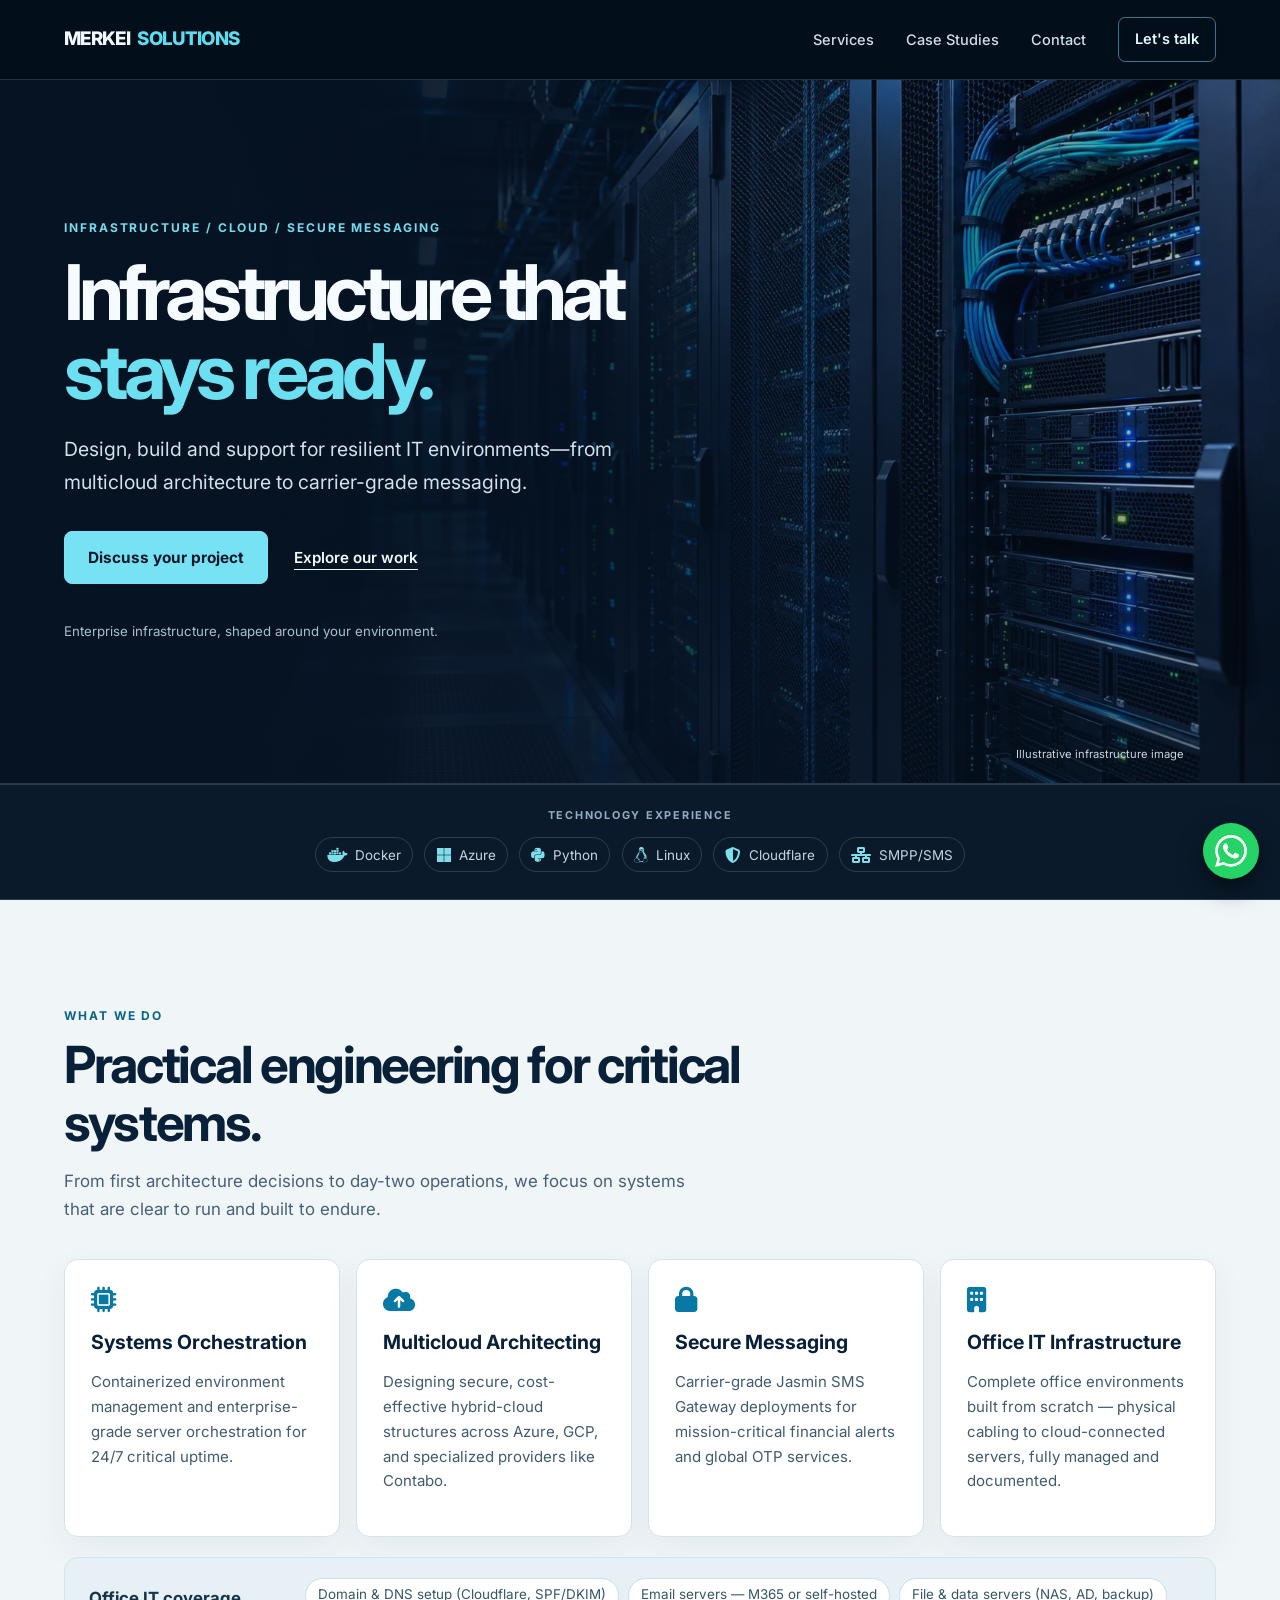
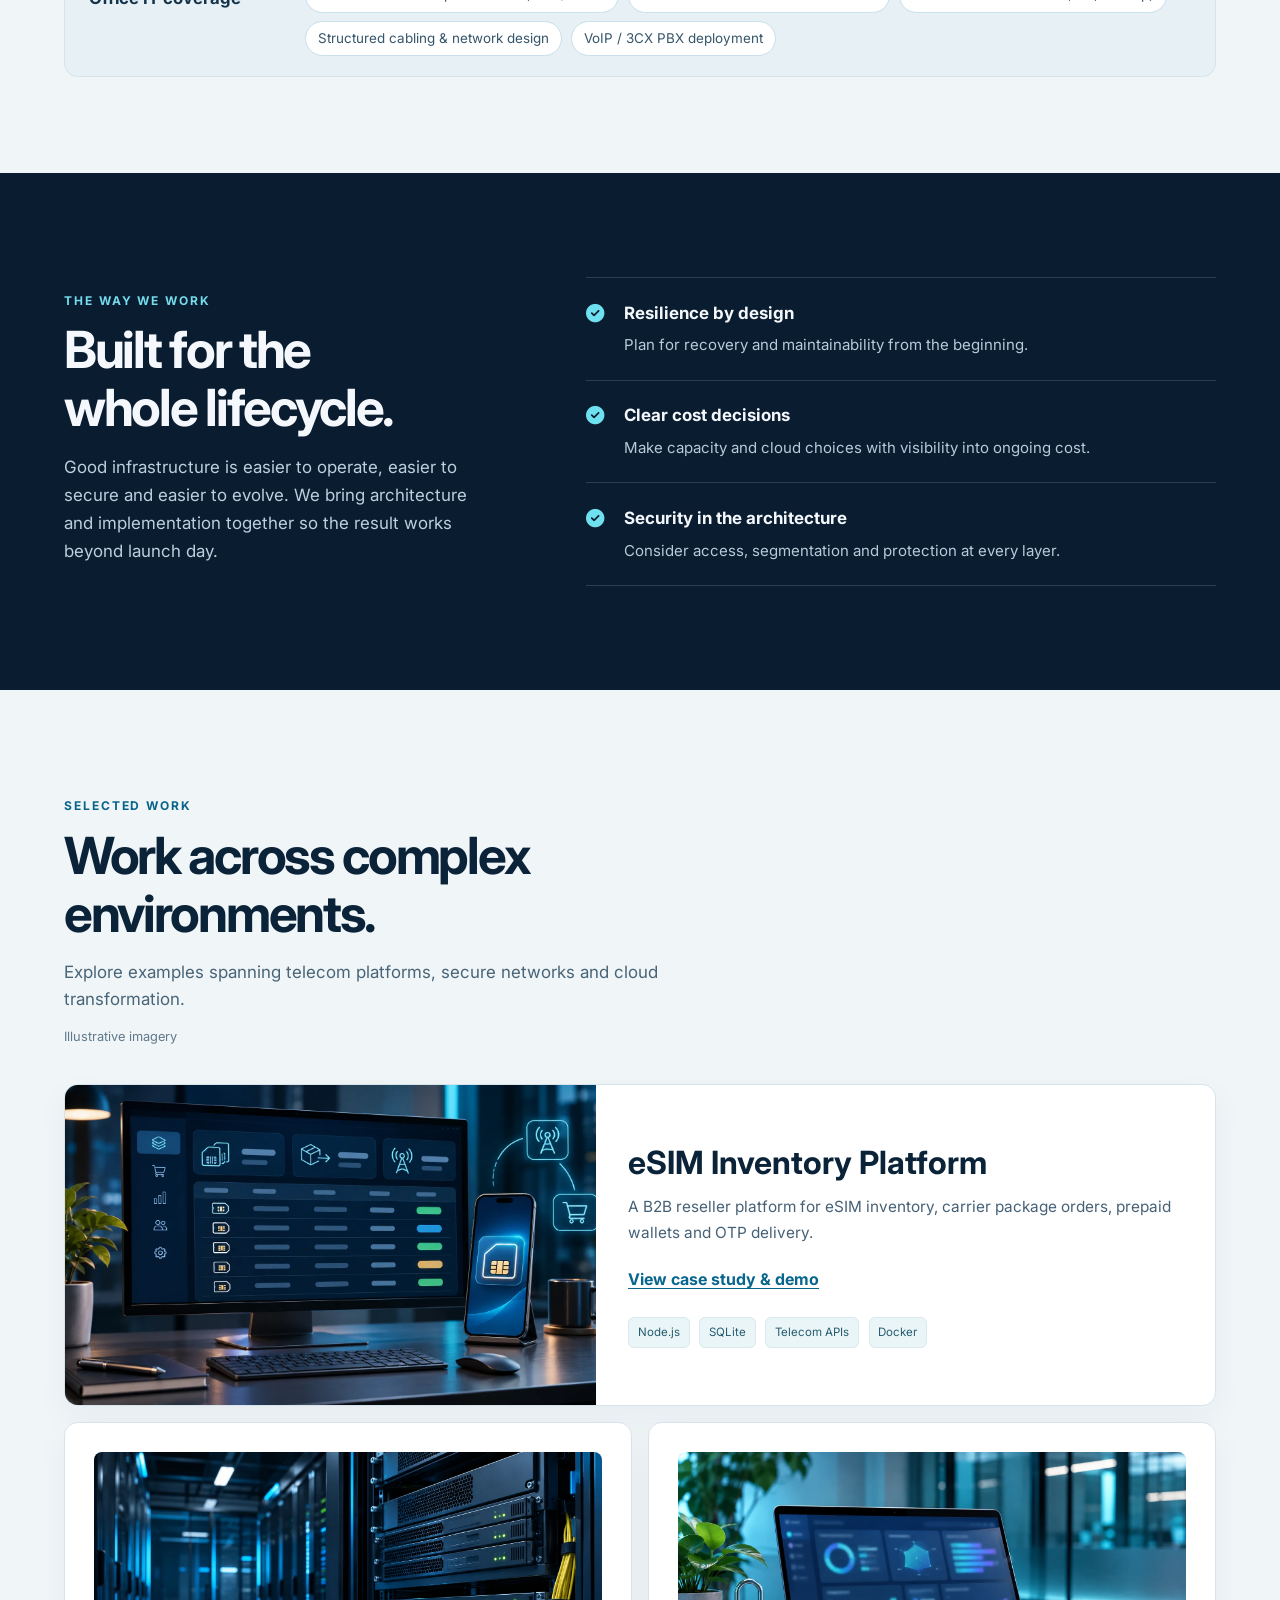
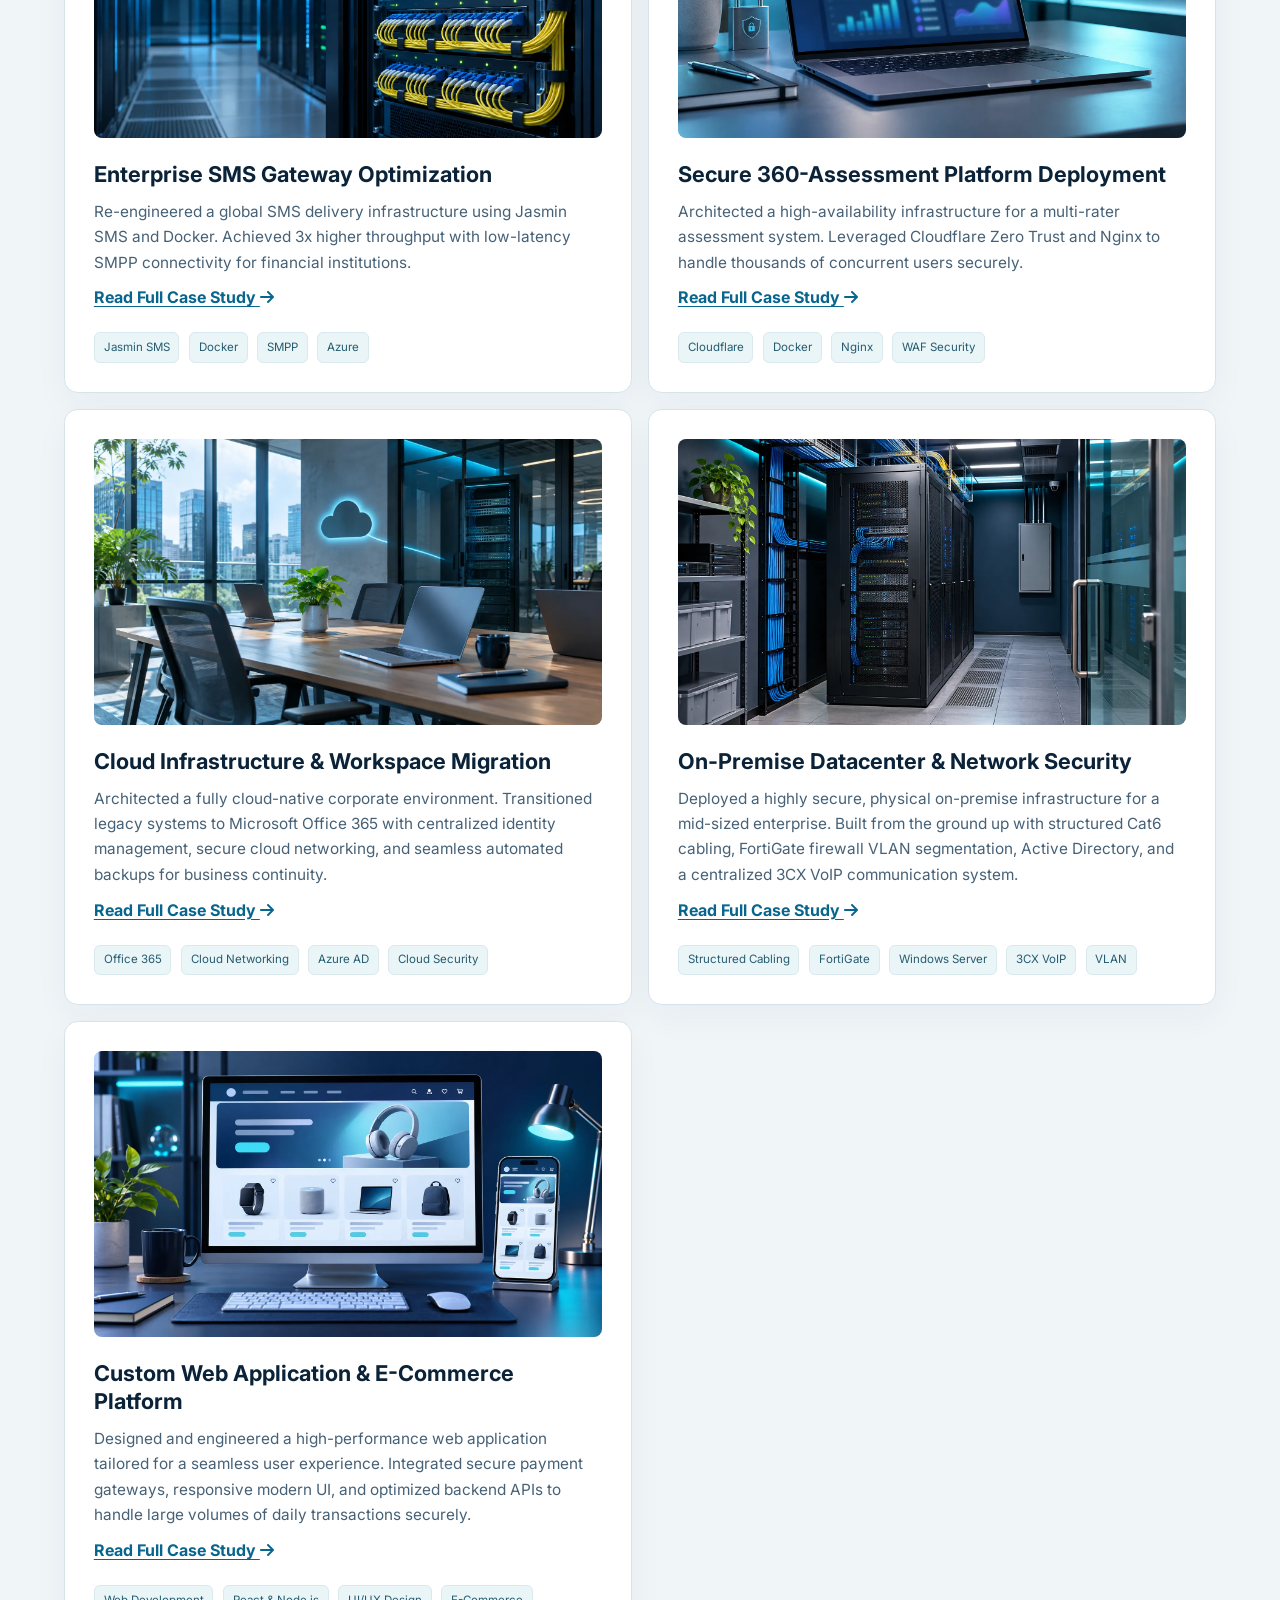
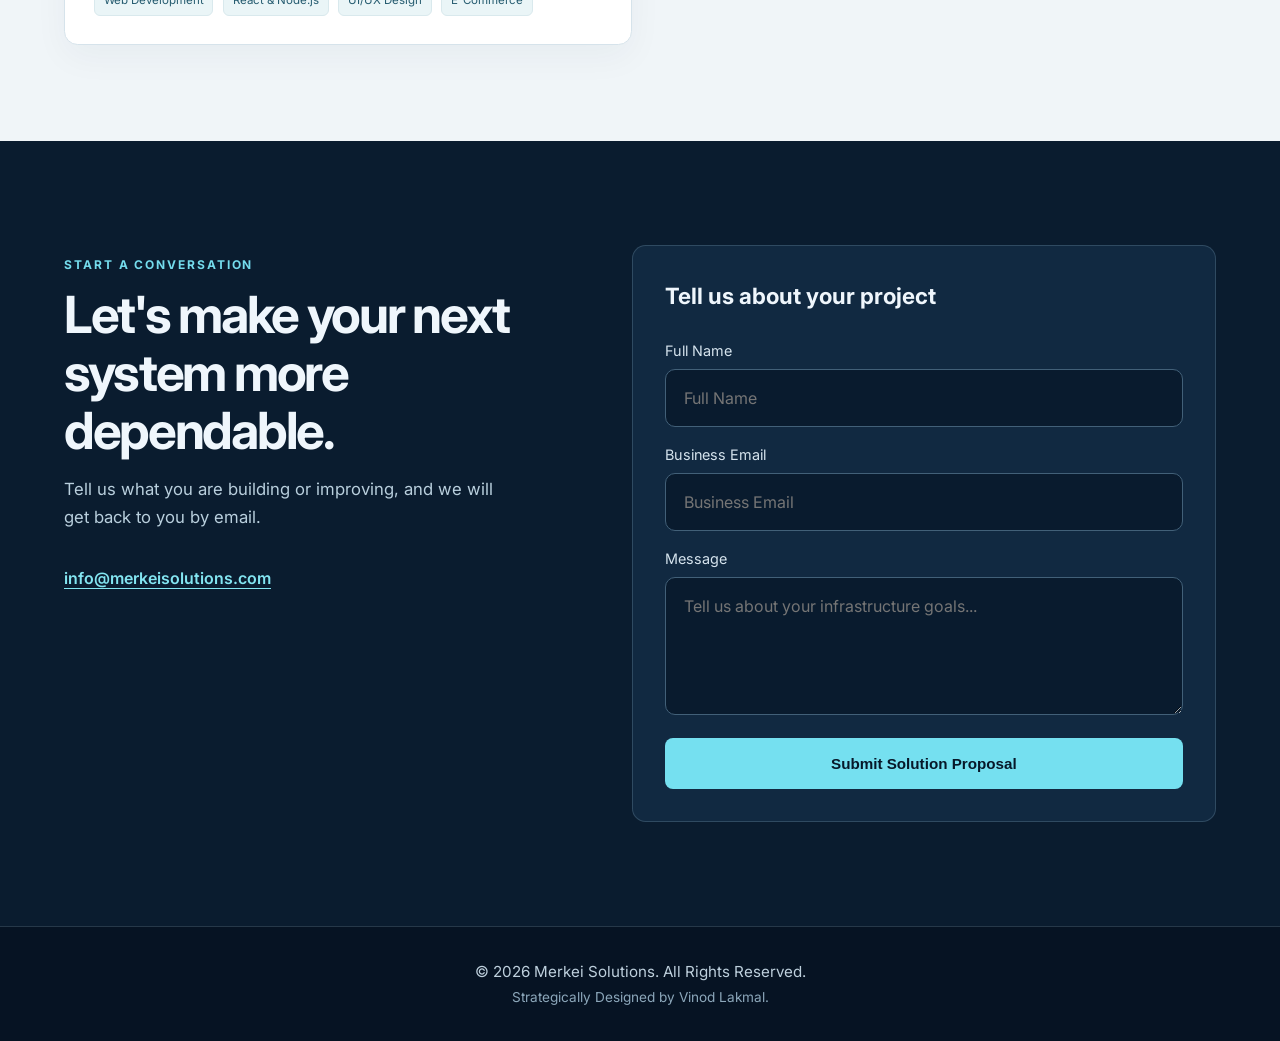
==== commit 62063619: "Balance service cards and retain office IT details" ====
--- a/index.html
+++ b/index.html
@@ -199,6 +199,9 @@
         <i class="fas fa-building"></i>
         <h3>Office IT Infrastructure</h3>
         <p>Complete office environments built from scratch — physical cabling to cloud-connected servers, fully managed and documented.</p>
+    </div>
+    <div class="office-coverage">
+        <h3>Office IT coverage</h3>
         <ul>
             <li>Domain & DNS setup (Cloudflare, SPF/DKIM)</li>
             <li>Email servers — M365 or self-hosted</li>
--- a/site-redesign.css
+++ b/site-redesign.css
@@ -197,6 +197,21 @@
 .services-grid .card h3 { margin: 0 0 .6rem; font-size: 1.22rem; line-height: 1.3; }
 .services-grid .card p, .services-grid .card li { color: #405b70; font-size: .94rem; line-height: 1.65; }
 .services-grid .card ul { margin: 1rem 0 0; padding-left: 1.2rem; }
+.office-coverage {
+    grid-column: 1 / -1;
+    display: grid;
+    grid-template-columns: 12rem minmax(0, 1fr);
+    align-items: start;
+    gap: 1rem 1.5rem;
+    margin-top: .25rem;
+    padding: 1.25rem 1.5rem;
+    border: 1px solid #d6e3eb;
+    border-radius: .85rem;
+    background: #e6f0f5;
+}
+.office-coverage h3 { margin: .45rem 0 0; color: #15344a; font-size: 1.05rem; }
+.office-coverage ul { display: flex; flex-wrap: wrap; gap: .55rem; margin: 0; padding: 0; list-style: none; }
+.office-coverage li { padding: .42rem .75rem; border: 1px solid #c9dfe9; border-radius: 999px; background: white; color: #36566a; font-size: .84rem; line-height: 1.45; }
 
 .why-us {
     padding: 6.5rem max(5vw, calc((100vw - 1340px) / 2));
@@ -287,6 +302,8 @@
     .hero h1 { font-size: clamp(2.85rem, 10vw, 4rem); }
     .image-disclaimer { left: 5vw; right: auto; bottom: .6rem; }
     .services-grid, .portfolio { padding: 4rem 5vw; }
+    .office-coverage { grid-template-columns: 1fr; padding: 1.1rem; }
+    .office-coverage h3 { margin: 0; }
     .why-us, .contact-section { grid-template-columns: 1fr; gap: 1.7rem; padding: 4rem 5vw; }
     .why-us h2 { max-width: none; }
     .featured-project { grid-template-columns: 1fr; gap: 0; }
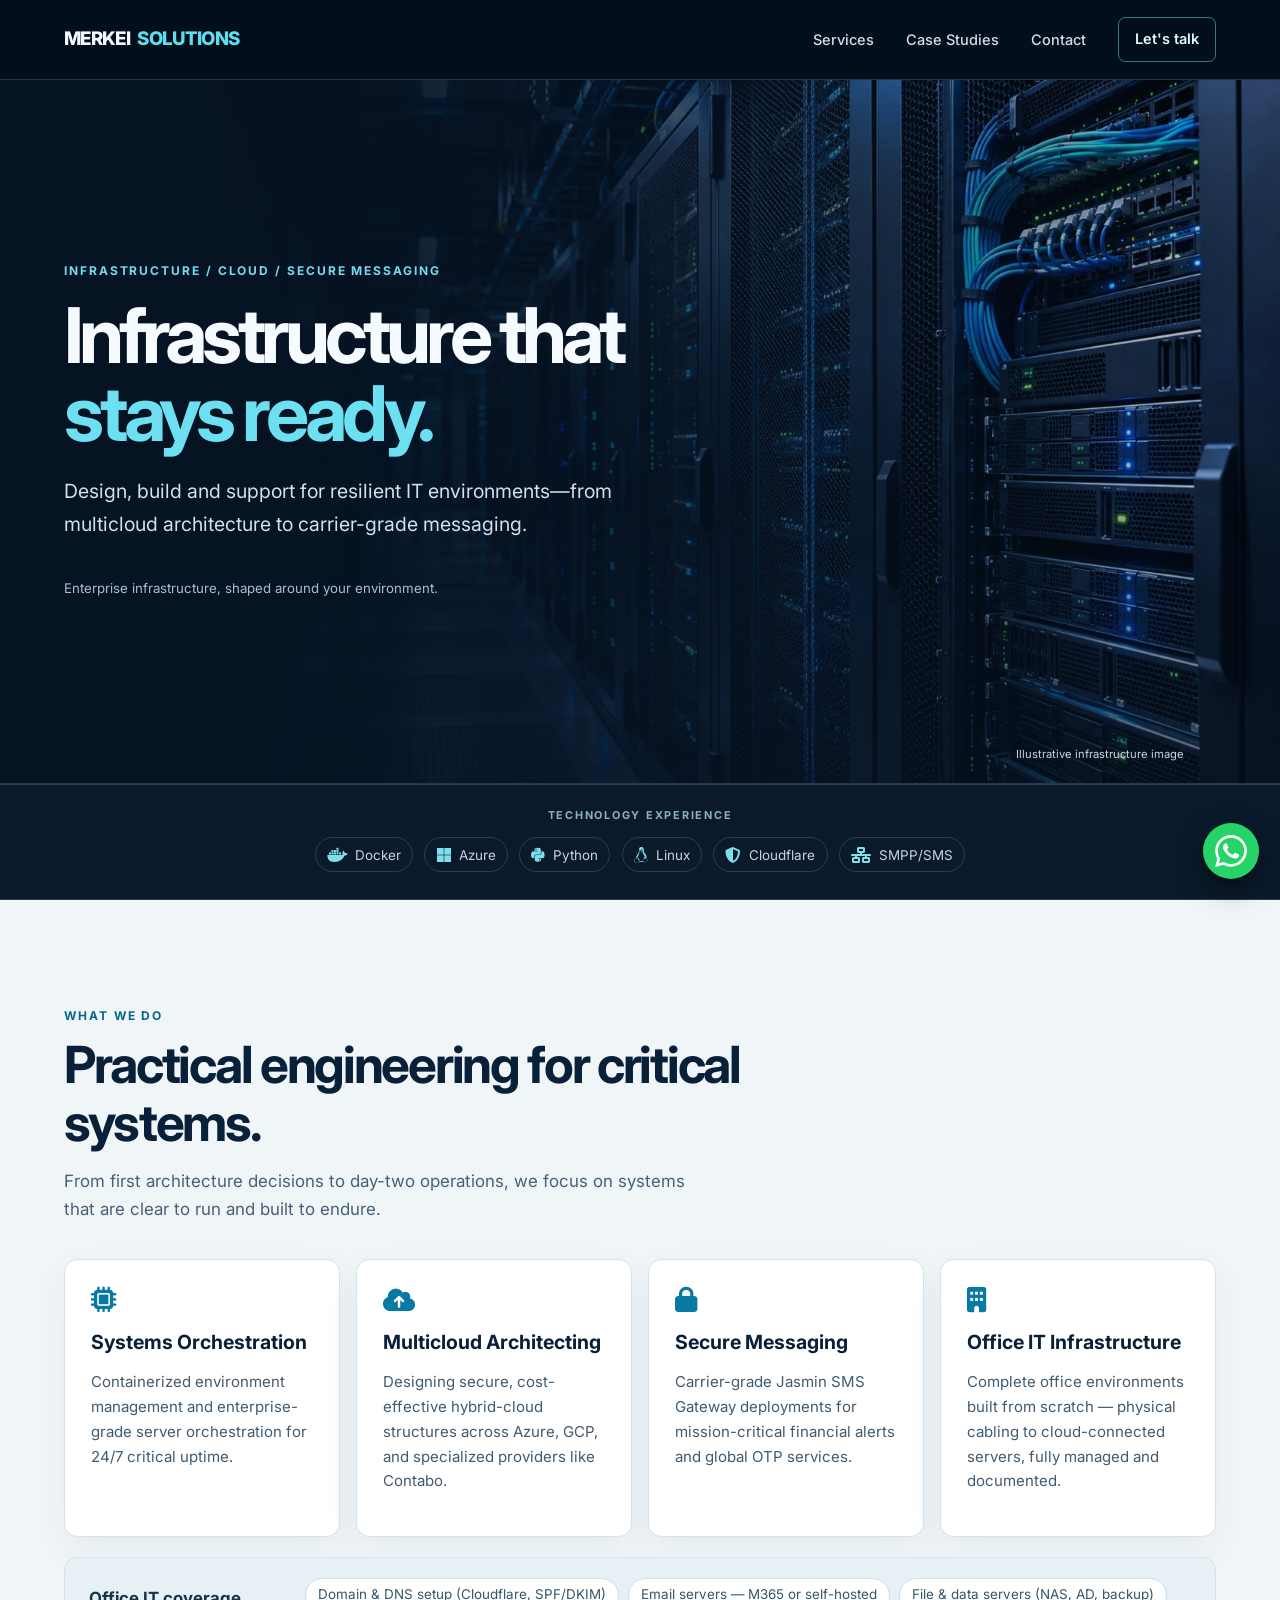
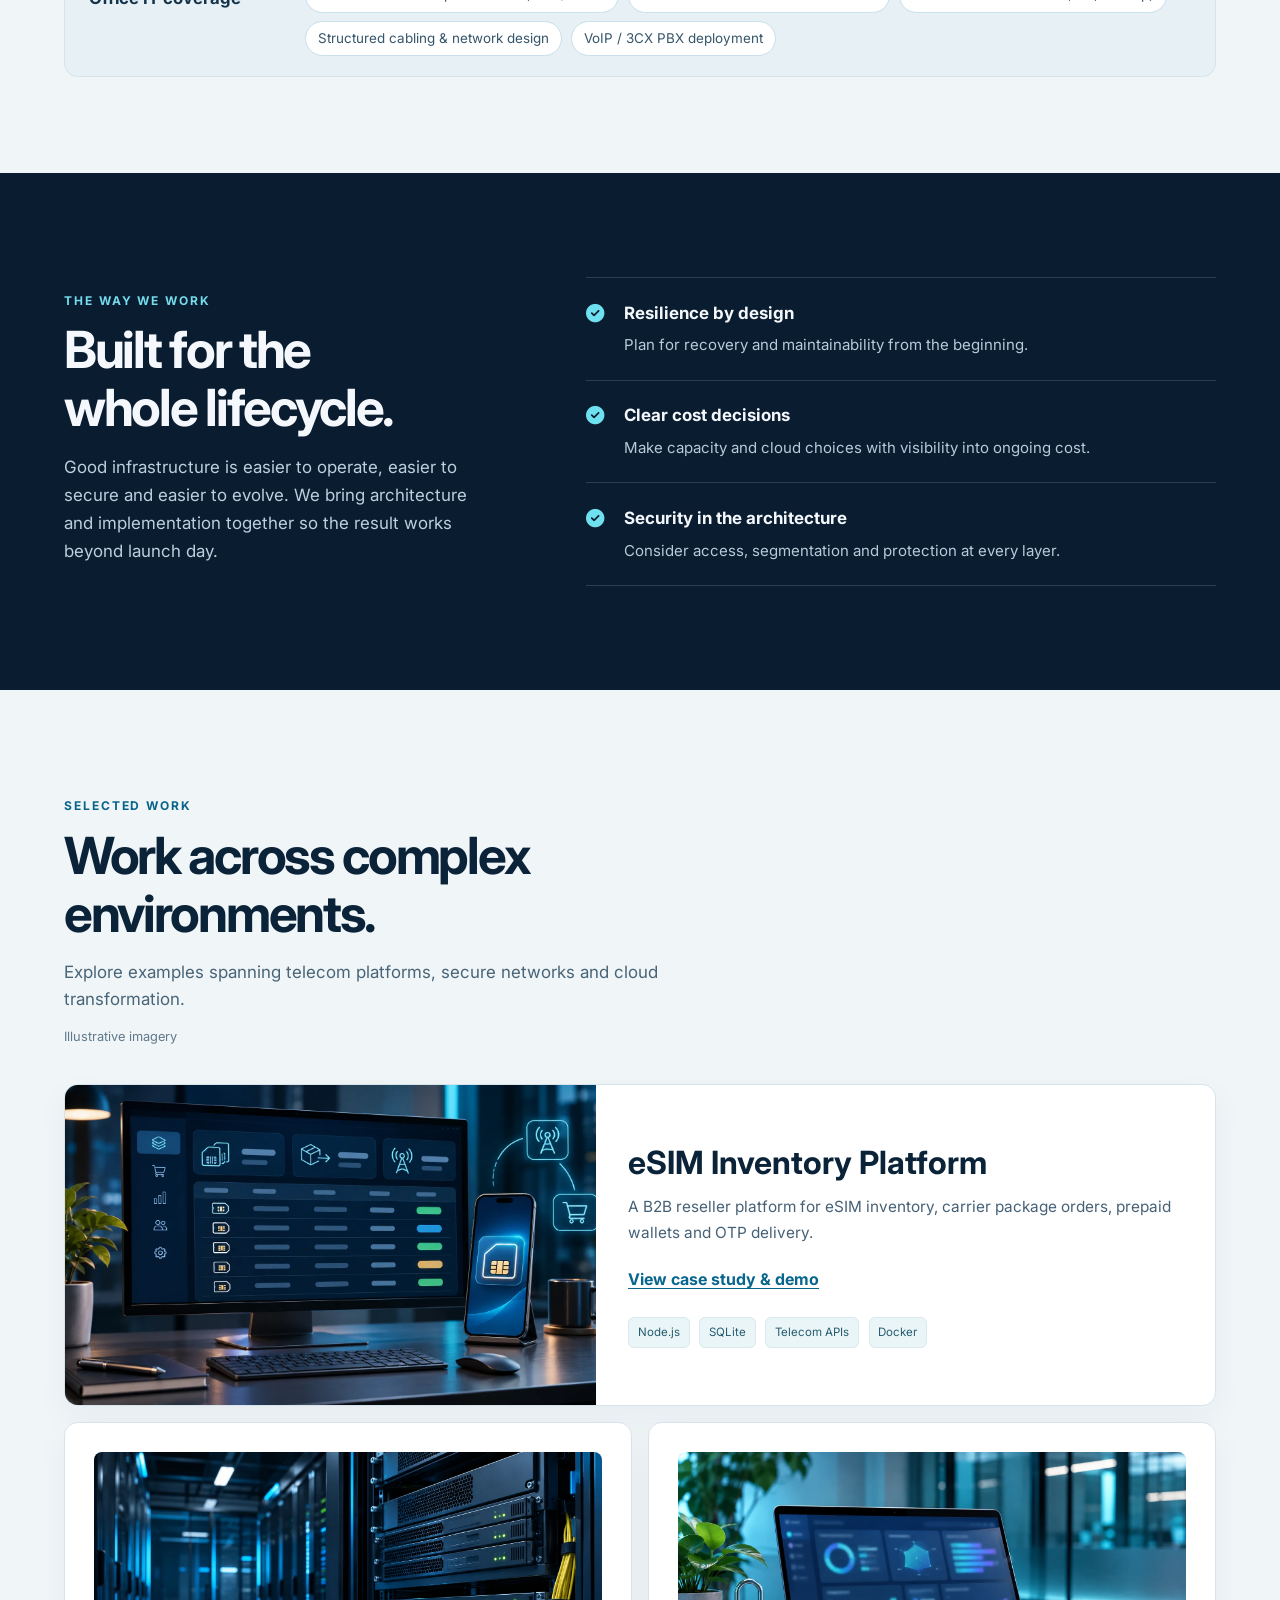
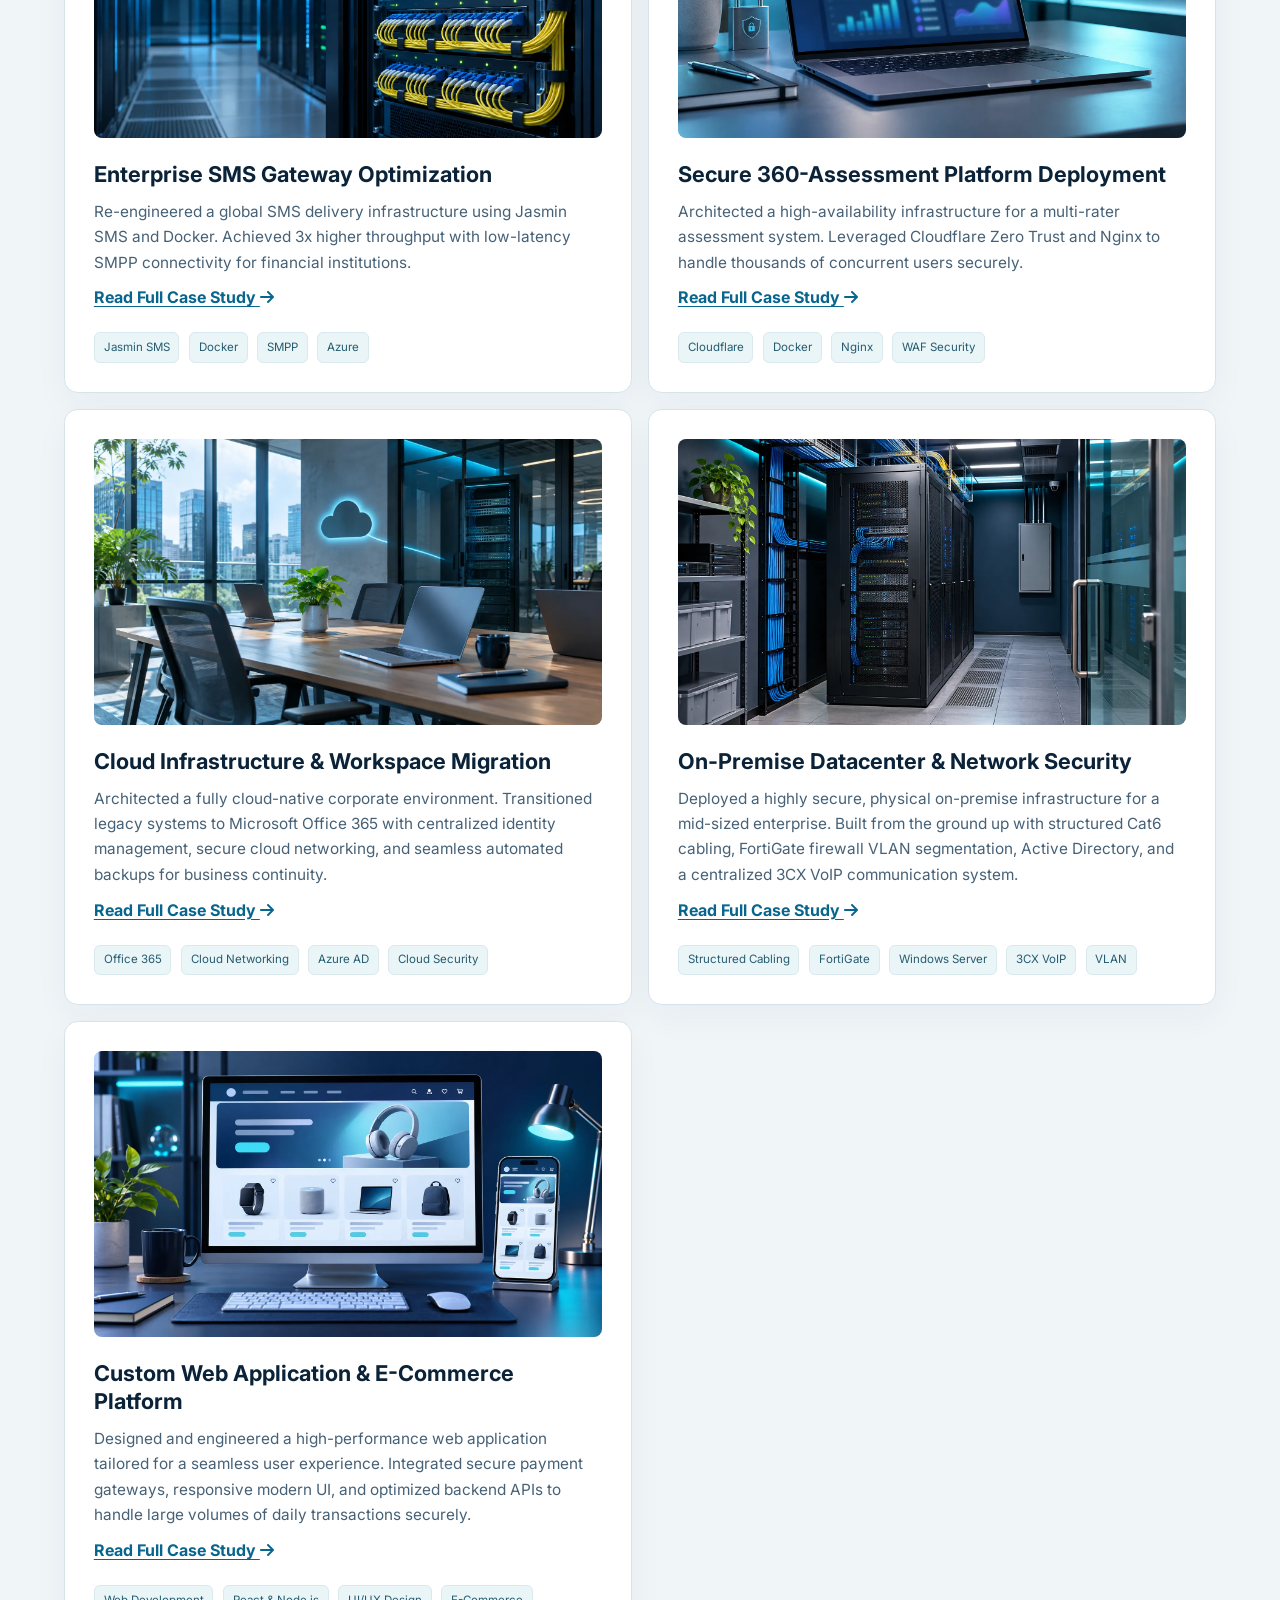
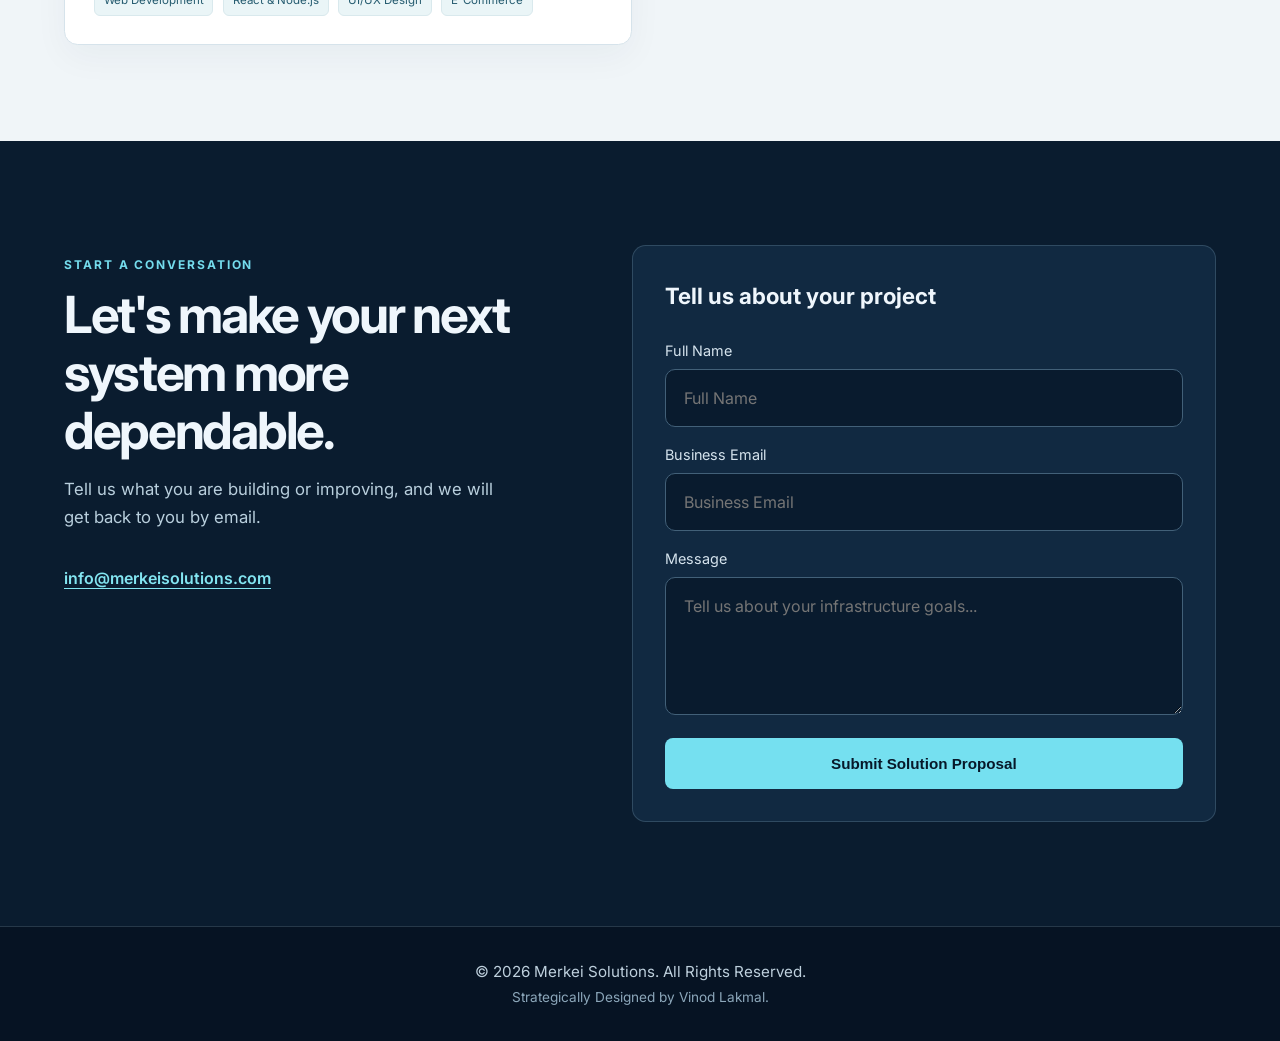
==== commit 38484509: "Simplify homepage hero actions" ====
--- a/index.html
+++ b/index.html
@@ -115,6 +115,7 @@
         }
     </style>
     <link rel="stylesheet" href="site-redesign.css">
+    <link rel="stylesheet" href="contact-bot.css">
 </head>
 <body>
 
@@ -125,8 +126,9 @@
         <li><a href="#services">Services</a></li>
         <li><a href="#case-studies">Case Studies</a></li>
         <li><a href="#contact">Contact</a></li>
+        <li class="nav-bot-item"><a href="#contact" data-bot-trigger aria-haspopup="dialog" aria-controls="contact-bot" aria-expanded="false">Let's talk</a></li>
     </ul>
-    <a class="nav-contact" href="#contact">Let's talk</a>
+    <a class="nav-contact" href="#contact" data-bot-trigger aria-haspopup="dialog" aria-controls="contact-bot" aria-expanded="false">Let's talk</a>
     <button class="nav-toggle" id="nav-toggle" aria-label="Toggle navigation" aria-expanded="false" aria-controls="nav-links">&#9776;</button>
 </nav>
 <script>
@@ -146,6 +148,38 @@
     })();
 </script>
 
+<section id="contact-bot" class="contact-bot" role="dialog" aria-labelledby="bot-title" aria-describedby="bot-description" tabindex="-1" hidden>
+    <div class="bot-header">
+        <div>
+            <p class="bot-kicker">MERKEI SOLUTIONS</p>
+            <h2 id="bot-title">Quick project guide</h2>
+            <p id="bot-description">Automated help, not a live agent.</p>
+        </div>
+        <button id="bot-close" class="bot-close" type="button" aria-label="Close project guide">&times;</button>
+    </div>
+    <div class="bot-content">
+        <div id="bot-log" class="bot-log" role="log" aria-label="Project guide conversation" aria-live="polite" aria-relevant="additions">
+            <p class="bot-message bot-message-assistant">Hi! What are you working on? Choose a topic or ask a quick question.</p>
+        </div>
+        <div class="bot-topics" aria-label="Common topics">
+            <button type="button" data-bot-topic="cloud">Cloud &amp; infrastructure</button>
+            <button type="button" data-bot-topic="messaging">Secure messaging</button>
+            <button type="button" data-bot-topic="esim">eSIM &amp; web apps</button>
+            <button type="button" data-bot-topic="pricing">Pricing &amp; timeline</button>
+        </div>
+        <form id="bot-form" class="bot-compose">
+            <label for="bot-question">Ask a quick question</label>
+            <div class="bot-compose-row">
+                <input id="bot-question" type="text" maxlength="300" autocomplete="off" placeholder="Type your question" required>
+                <button type="submit">Send</button>
+            </div>
+        </form>
+        <button id="bot-continue" class="bot-continue" type="button">Continue to contact form</button>
+        <p class="bot-note">Your chat stays in this browser. Nothing is sent until you submit the contact form.</p>
+    </div>
+</section>
+<script src="contact-bot.js" defer></script>
+
 <main id="main-content">
 <header class="hero">
     <img class="hero-photo" src="images/hero-infrastructure.webp" alt="" fetchpriority="high">
@@ -153,10 +187,6 @@
         <p class="eyebrow">INFRASTRUCTURE / CLOUD / SECURE MESSAGING</p>
         <h1>Infrastructure that<br><em>stays ready.</em></h1>
         <p class="hero-lede">Design, build and support for resilient IT environments—from multicloud architecture to carrier-grade messaging.</p>
-        <div class="hero-actions">
-            <a href="#contact" class="btn">Discuss your project</a>
-            <a href="#case-studies" class="text-link">Explore our work</a>
-        </div>
         <p class="hero-caption">Enterprise infrastructure, shaped around your environment.</p>
     </div>
     <span class="image-disclaimer">Illustrative infrastructure image</span>
--- a/contact-bot.css
+++ b/contact-bot.css
@@ -0,0 +1,49 @@
+.nav-bot-item { display: none; }
+
+.contact-bot {
+    position: fixed;
+    right: 1.25rem;
+    bottom: 1.25rem;
+    z-index: 1500;
+    display: flex;
+    flex-direction: column;
+    width: min(25rem, calc(100% - 2rem));
+    max-height: min(42rem, calc(100dvh - 2rem));
+    overflow: hidden;
+    border: 1px solid #49677e;
+    border-radius: 1rem;
+    background: #0c2033;
+    box-shadow: 0 24px 70px rgba(0, 0, 0, .5);
+    color: #f1f8fc;
+}
+.contact-bot[hidden] { display: none; }
+.bot-header { display: flex; align-items: flex-start; justify-content: space-between; gap: 1rem; padding: 1.1rem 1.2rem; border-bottom: 1px solid var(--line); background: #112b43; }
+.bot-header h2 { margin: .15rem 0 0; font-size: 1.25rem; line-height: 1.25; }
+.bot-header p { margin: 0; }
+.bot-kicker { color: #7de4ef; font-size: .7rem; font-weight: 700; letter-spacing: .12em; }
+#bot-description { color: #b8d0df; font-size: .82rem; }
+.contact-bot button { width: auto; padding: .6rem .8rem; border: 1px solid #42647c; border-radius: .55rem; background: #17344c; color: #f1f8fc; font: 600 .88rem/1.3 Inter, sans-serif; box-shadow: none; }
+.contact-bot button:hover { transform: none; background: #234a66; box-shadow: none; }
+.contact-bot .bot-close { flex: 0 0 auto; display: grid; place-items: center; width: 2rem; height: 2rem; padding: 0; border: 0; background: transparent; font-size: 1.6rem; line-height: 1; }
+.bot-content { display: flex; flex-direction: column; gap: .85rem; min-height: 0; overflow-y: auto; padding: 1rem 1.2rem 1.2rem; }
+.bot-log { display: flex; flex-direction: column; gap: .65rem; min-height: 4rem; max-height: 13rem; overflow-y: auto; padding-right: .2rem; }
+.bot-message { max-width: 92%; margin: 0; padding: .7rem .85rem; border-radius: .75rem; font-size: .9rem; line-height: 1.5; }
+.bot-message-assistant { align-self: flex-start; background: #1a3b53; color: #edf7fc; }
+.bot-message-visitor { align-self: flex-end; background: #bceef5; color: #092234; }
+.bot-topics { display: grid; grid-template-columns: repeat(2, minmax(0, 1fr)); gap: .5rem; }
+.bot-topics button { min-height: 2.6rem; text-align: left; }
+.contact-bot .bot-compose { max-width: none; margin: 0; padding: 0; border: 0; border-radius: 0; background: transparent; }
+.bot-compose label { display: block; margin-bottom: .4rem; color: #d3e5ee; font-size: .85rem; font-weight: 600; }
+.bot-compose-row { display: grid; grid-template-columns: minmax(0, 1fr) auto; gap: .5rem; }
+.contact-bot .bot-compose input { min-width: 0; height: 2.7rem; margin: 0; padding: .55rem .7rem; border-color: #42647c; background: #071a2a; font-size: .88rem; }
+.contact-bot .bot-compose button { min-height: 2.7rem; background: #75e0f0; color: #071829; }
+.contact-bot .bot-compose button:hover, .contact-bot .bot-continue:hover { background: #a3effa; }
+.contact-bot .bot-continue { width: 100%; min-height: 2.8rem; background: #75e0f0; color: #071829; }
+.bot-note { margin: 0; color: #a9c3d2; font-size: .78rem; line-height: 1.45; }
+
+@media (max-width: 1050px) {
+    .nav-bot-item { display: block; }
+}
+@media (max-width: 560px) {
+    .contact-bot { right: .75rem; bottom: .75rem; width: calc(100% - 1.5rem); max-height: calc(100dvh - 1.5rem); }
+}
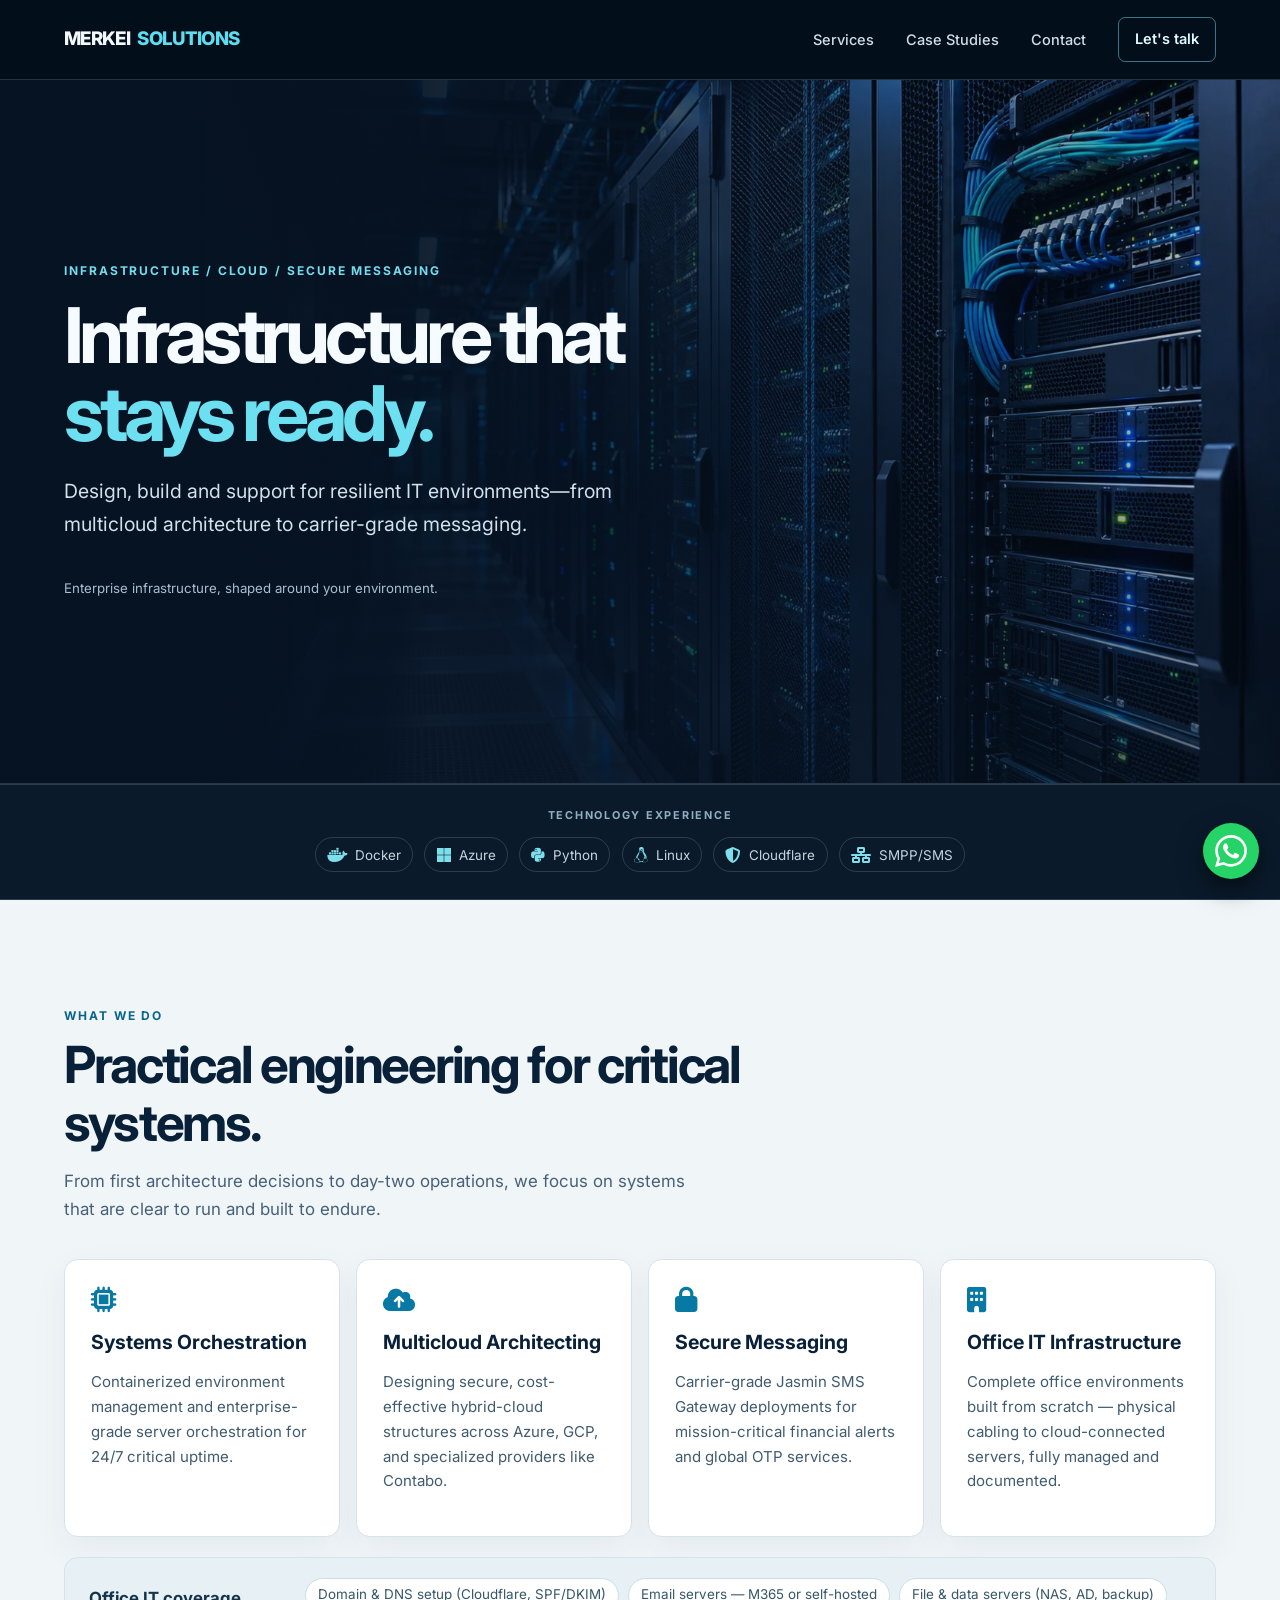
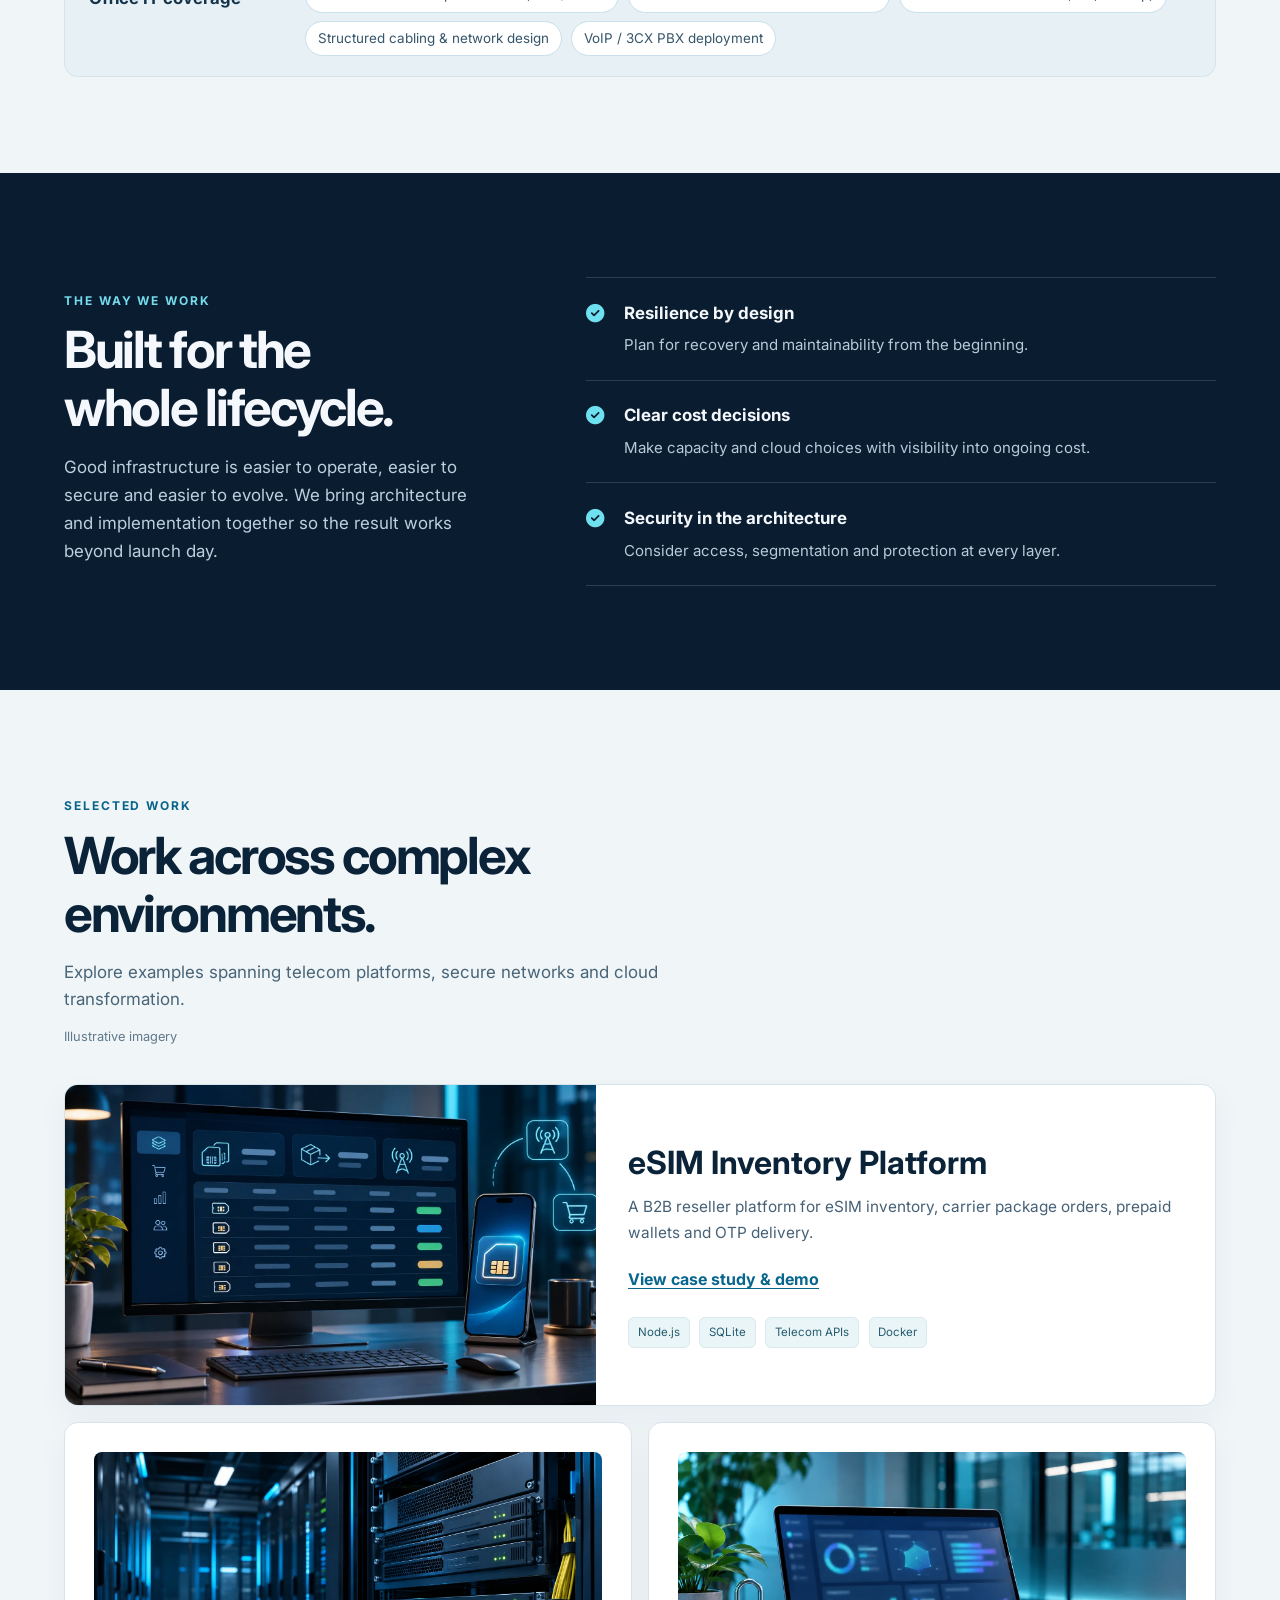
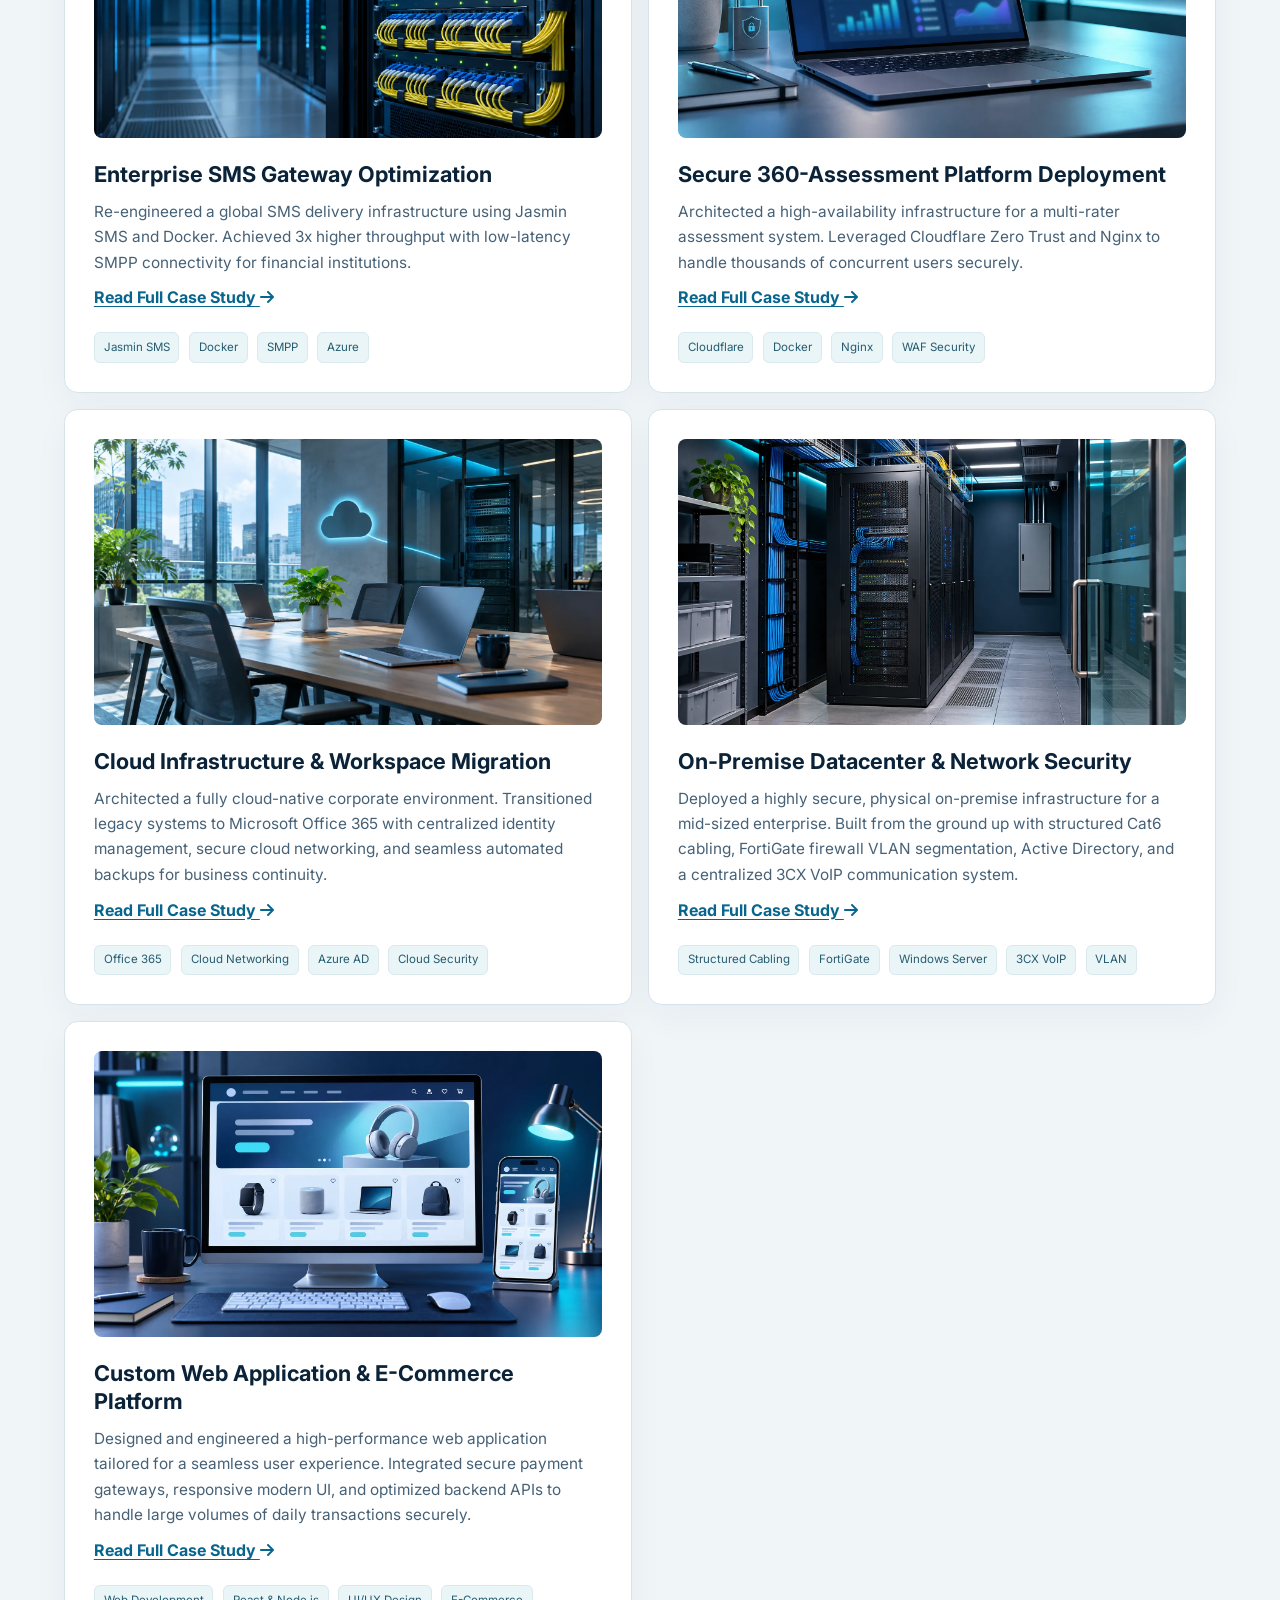
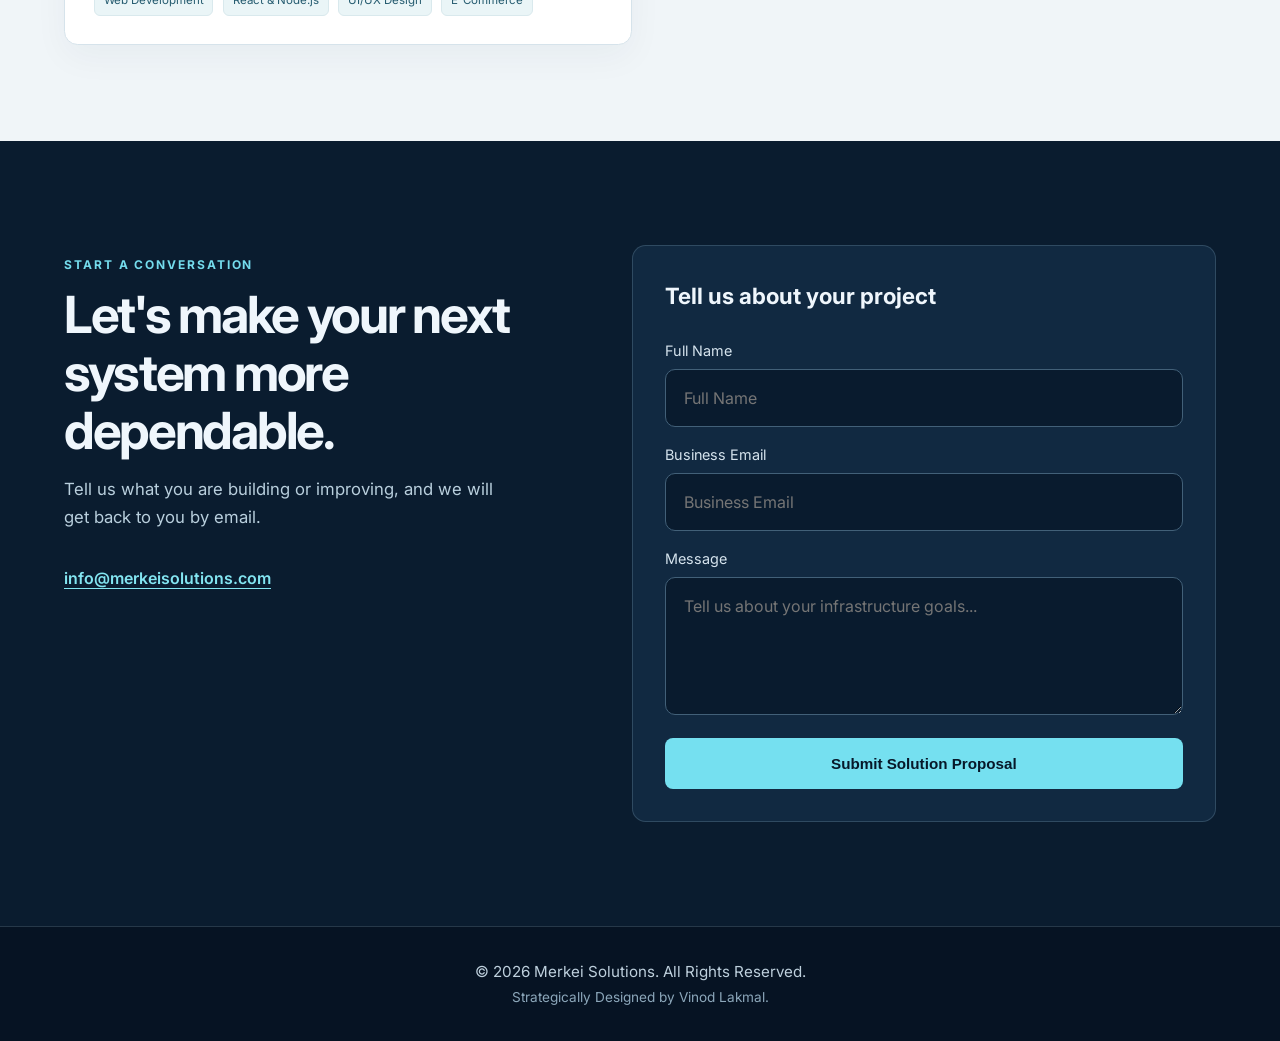
==== commit 1bb0872e: "Remove hero image caption" ====
--- a/index.html
+++ b/index.html
@@ -189,7 +189,6 @@
         <p class="hero-lede">Design, build and support for resilient IT environments—from multicloud architecture to carrier-grade messaging.</p>
         <p class="hero-caption">Enterprise infrastructure, shaped around your environment.</p>
     </div>
-    <span class="image-disclaimer">Illustrative infrastructure image</span>
 </header>
 
 <section class="tech-stack" aria-label="Technology experience">
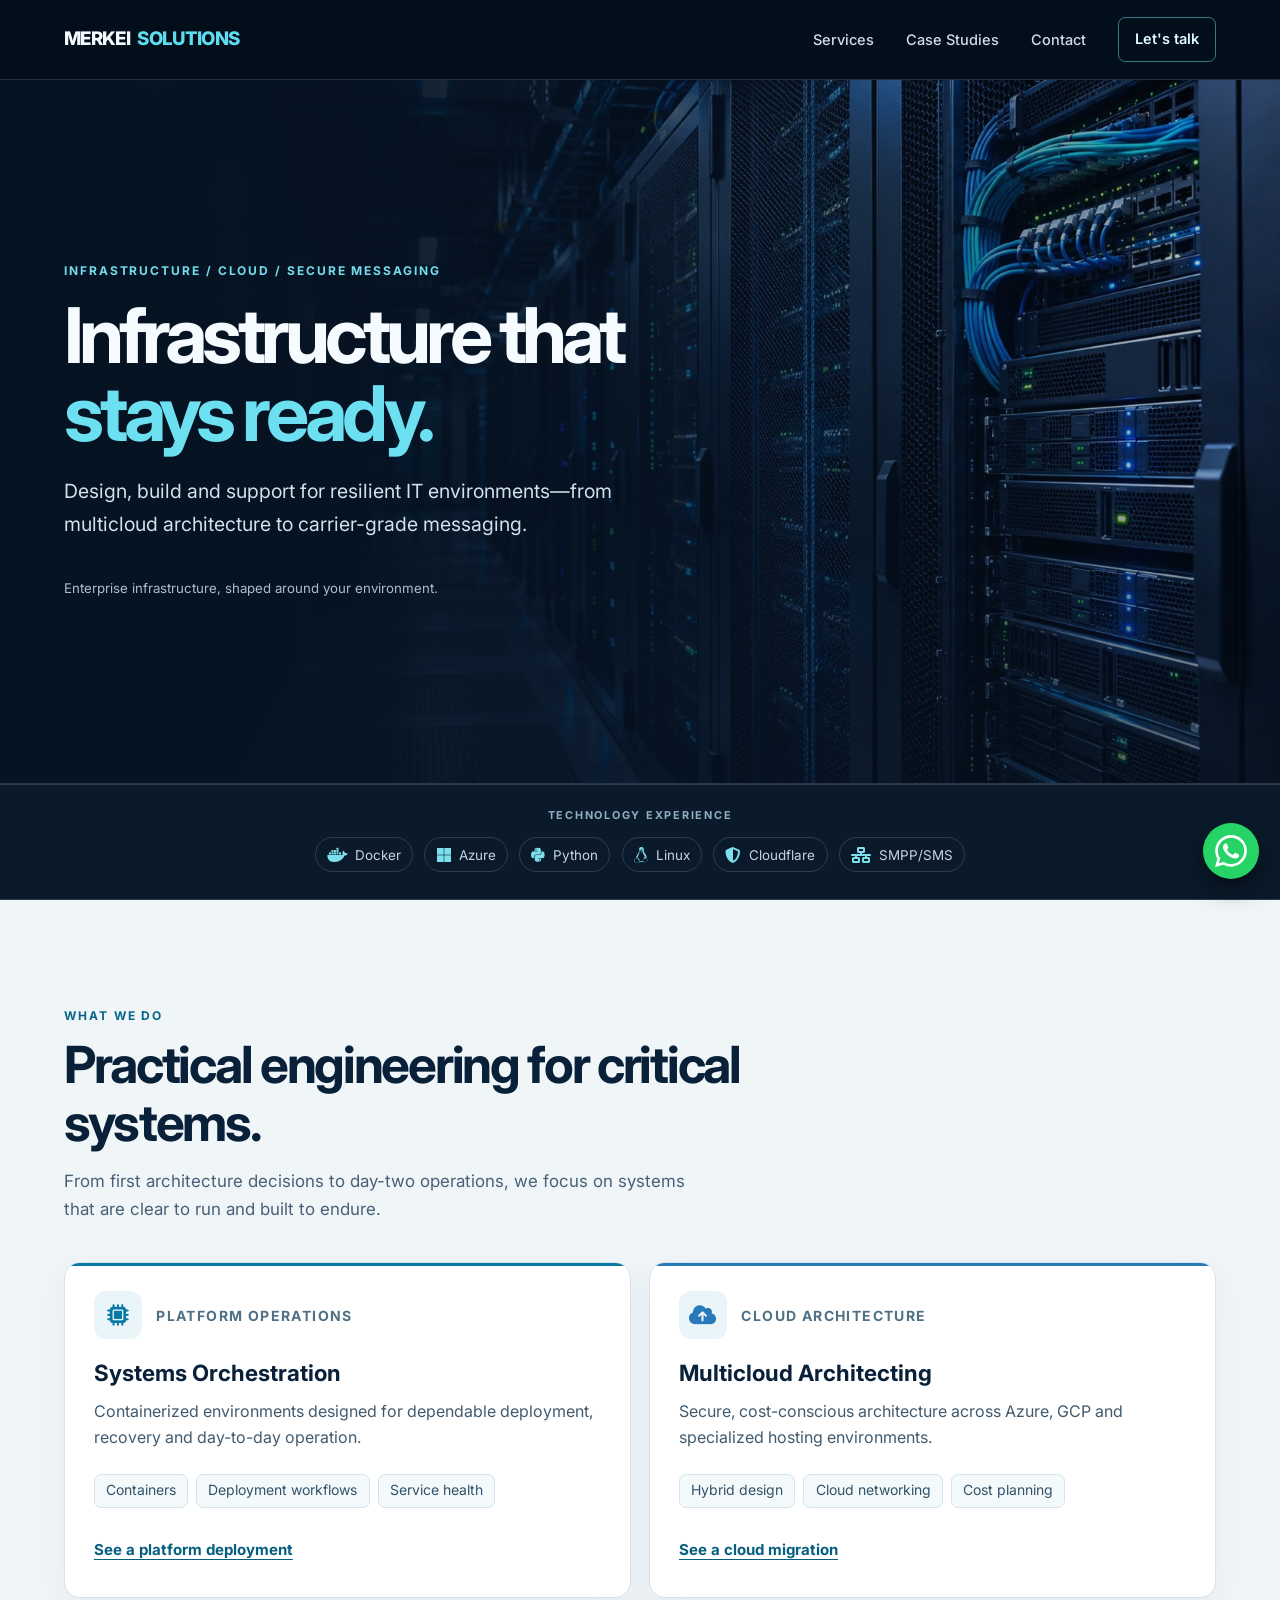
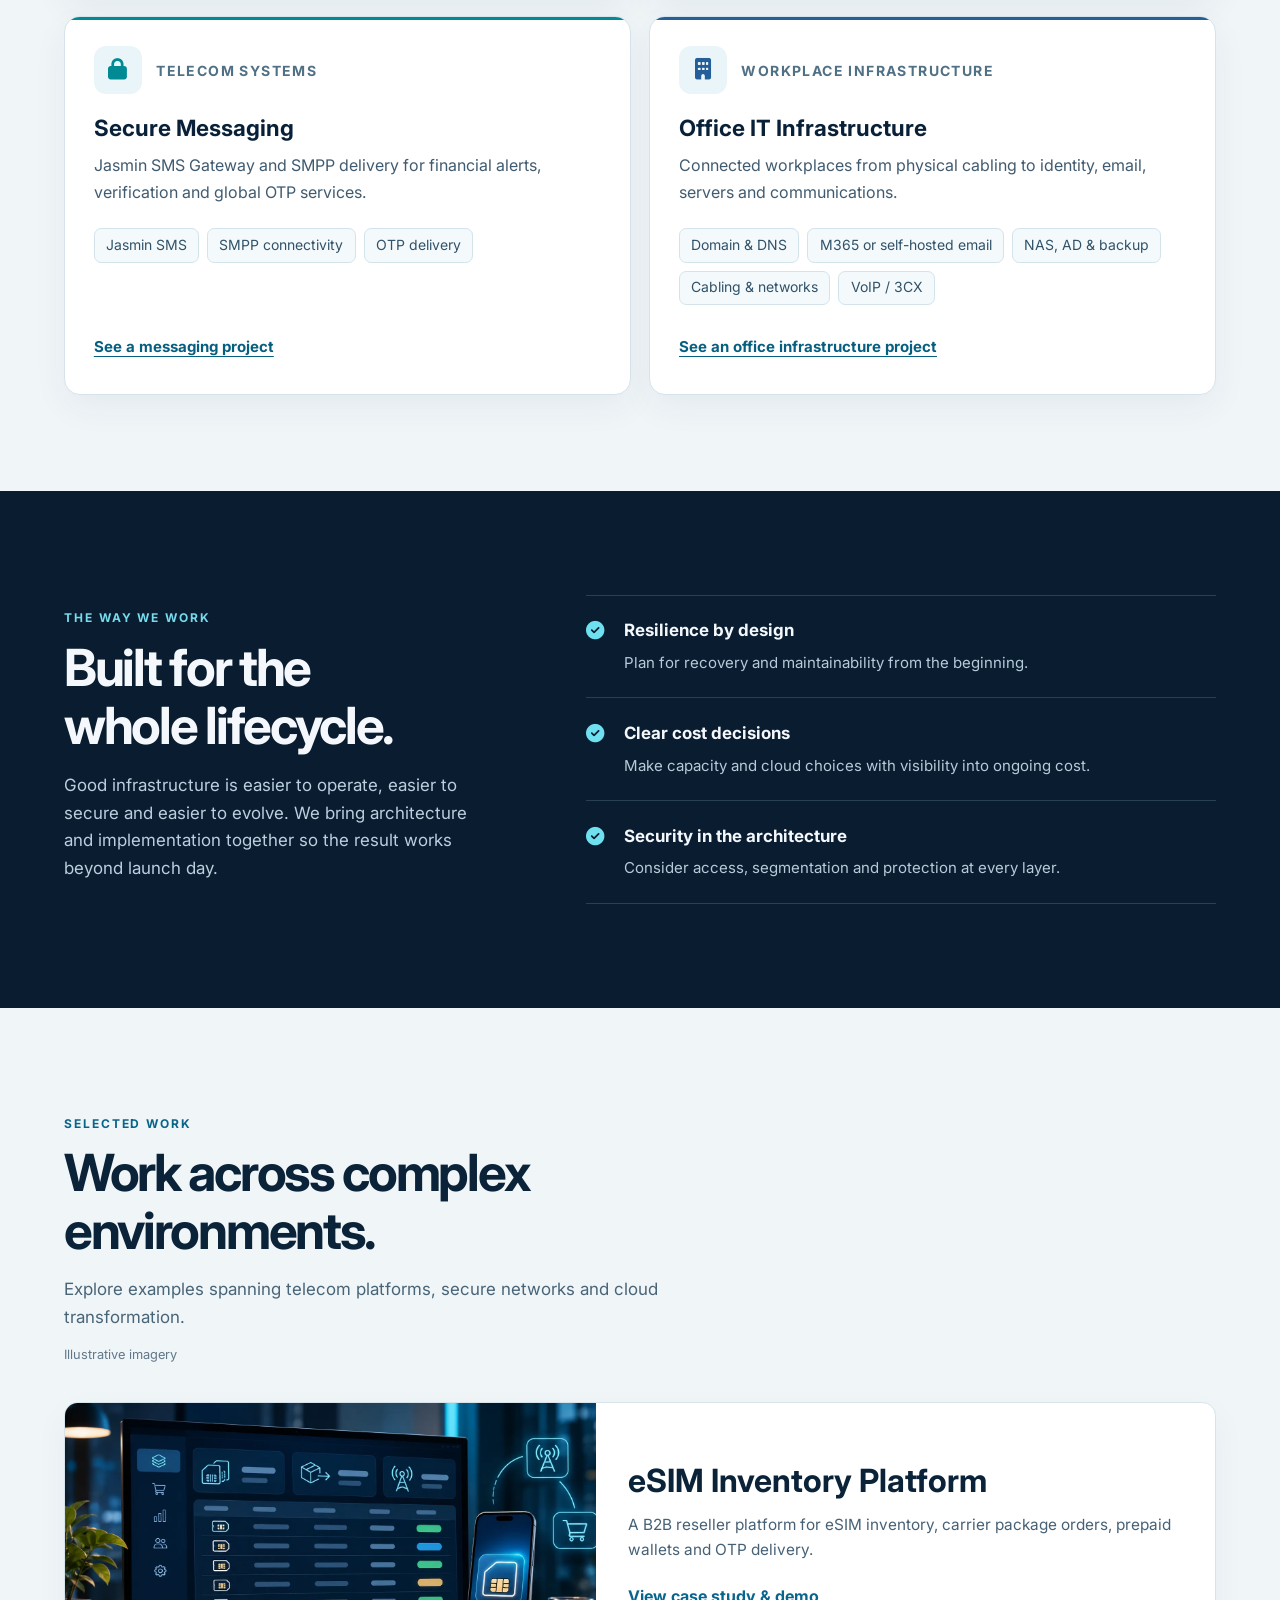
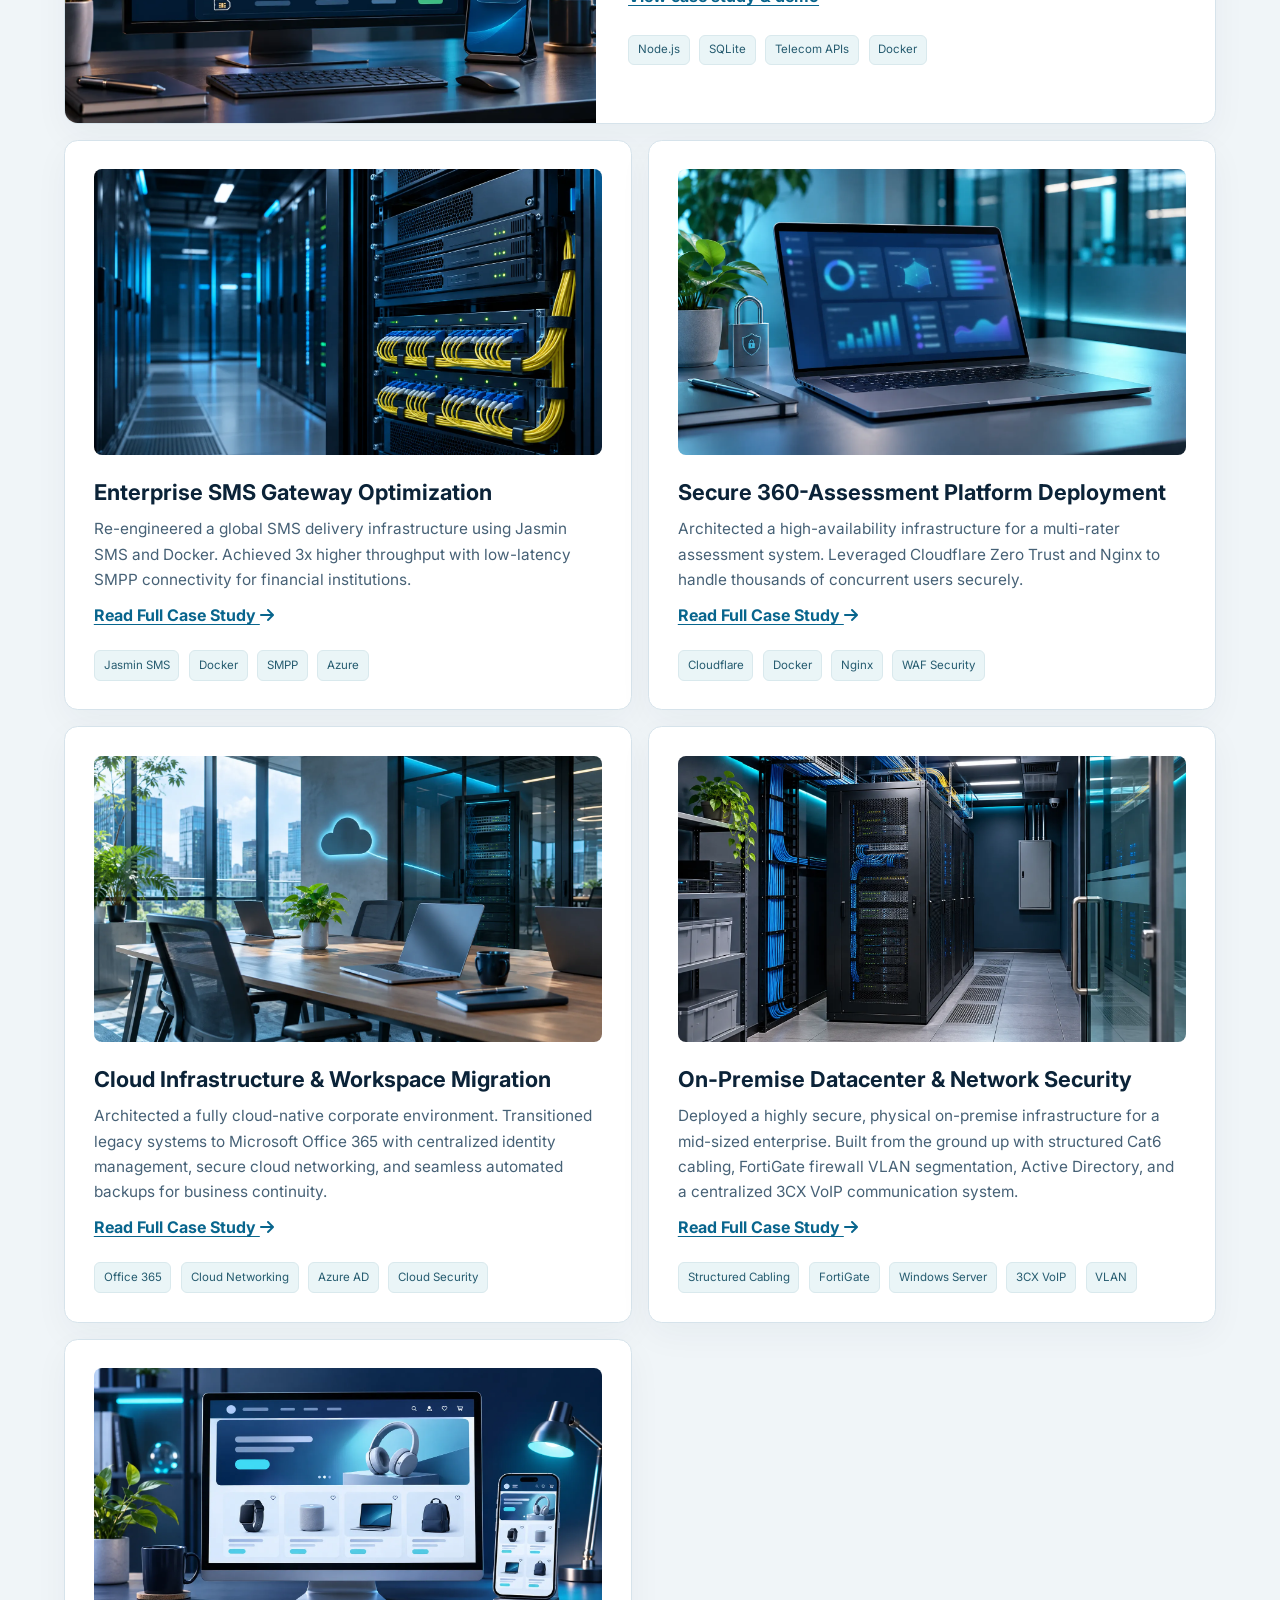
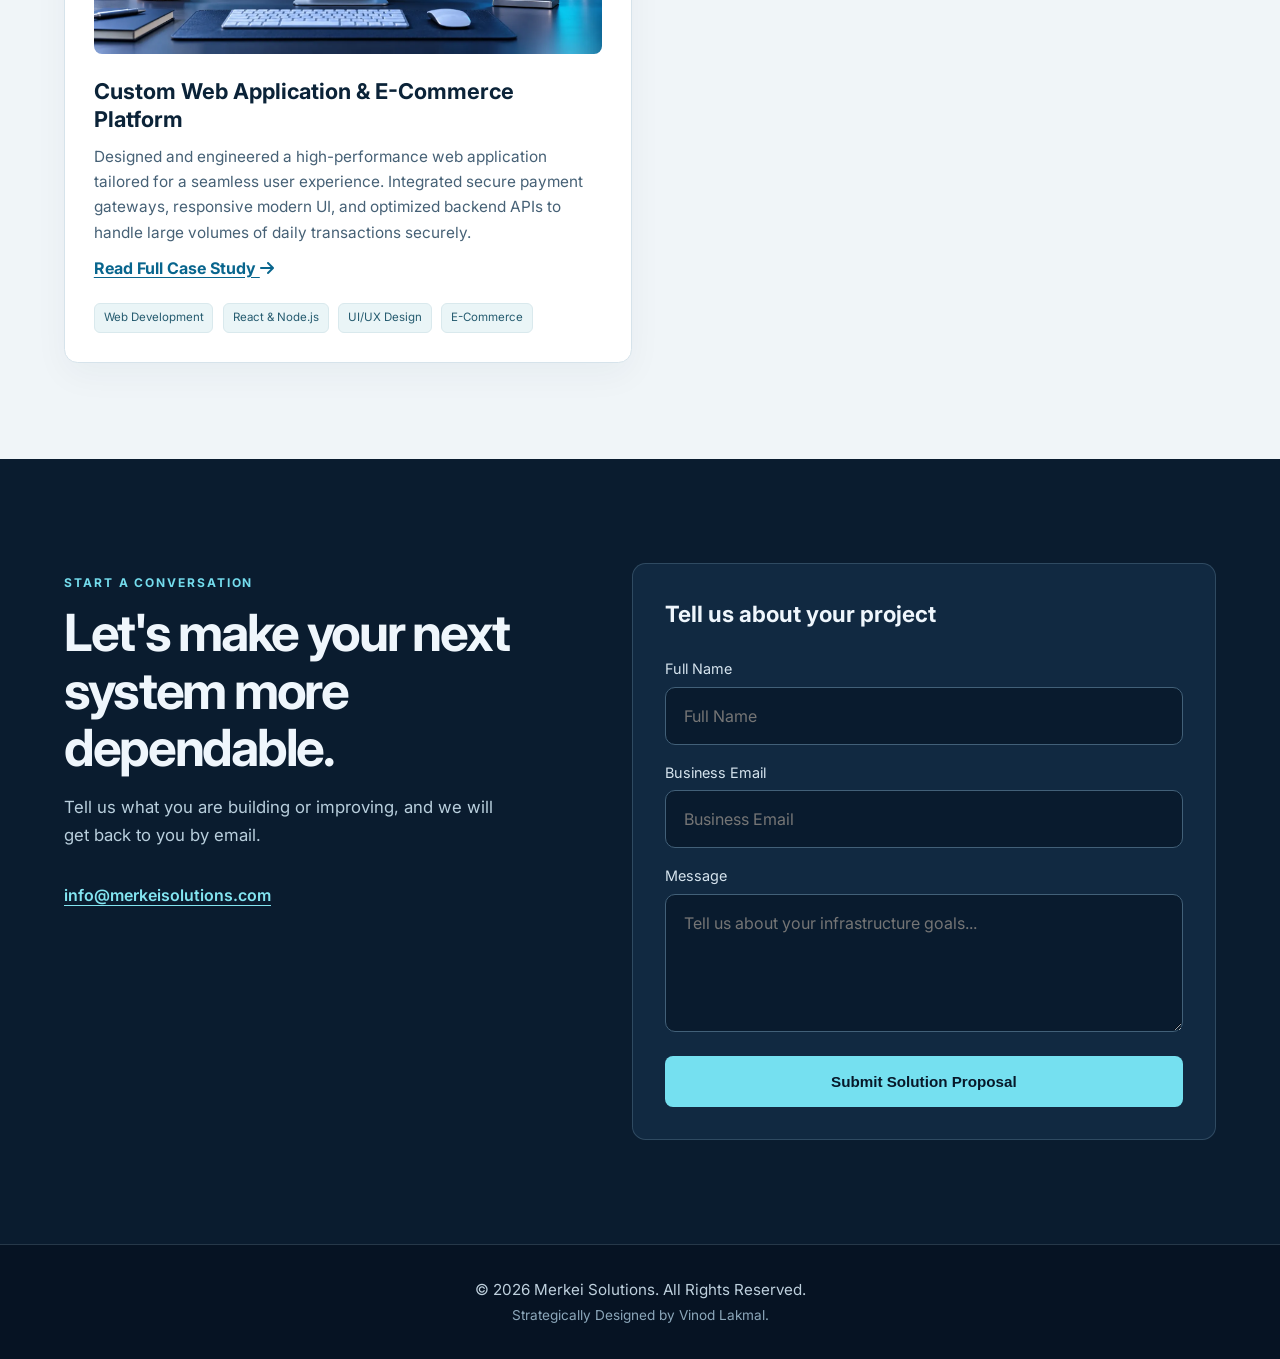
==== commit 56fe6fdd: "Refine services section with capabilities and project links" ====
--- a/index.html
+++ b/index.html
@@ -114,7 +114,7 @@
             .nav-email { display: none; }
         }
     </style>
-    <link rel="stylesheet" href="site-redesign.css">
+    <link rel="stylesheet" href="site-redesign.css?v=services-2">
     <link rel="stylesheet" href="contact-bot.css">
 </head>
 <body>
@@ -209,36 +209,42 @@
         <h2>Practical engineering for critical systems.</h2>
         <p>From first architecture decisions to day-two operations, we focus on systems that are clear to run and built to endure.</p>
     </div>
-    <div class="card">
-        <i class="fas fa-microchip"></i>
+    <article class="card service-card service-card--systems">
+        <div class="service-card-top"><span class="service-icon"><i class="fas fa-microchip" aria-hidden="true"></i></span><span class="service-category">PLATFORM OPERATIONS</span></div>
         <h3>Systems Orchestration</h3>
-        <p>Containerized environment management and enterprise-grade server orchestration for 24/7 critical uptime.</p>
-    </div>
-    <div class="card">
-        <i class="fas fa-cloud-upload-alt"></i>
+        <p>Containerized environments designed for dependable deployment, recovery and day-to-day operation.</p>
+        <ul class="service-capabilities" aria-label="Systems orchestration capabilities">
+            <li>Containers</li><li>Deployment workflows</li><li>Service health</li>
+        </ul>
+        <a class="service-project" href="360-assessment.html">See a platform deployment</a>
+    </article>
+    <article class="card service-card service-card--cloud">
+        <div class="service-card-top"><span class="service-icon"><i class="fas fa-cloud-upload-alt" aria-hidden="true"></i></span><span class="service-category">CLOUD ARCHITECTURE</span></div>
         <h3>Multicloud Architecting</h3>
-        <p>Designing secure, cost-effective hybrid-cloud structures across Azure, GCP, and specialized providers like Contabo.</p>
-    </div>
-    <div class="card">
-        <i class="fas fa-lock"></i>
+        <p>Secure, cost-conscious architecture across Azure, GCP and specialized hosting environments.</p>
+        <ul class="service-capabilities" aria-label="Multicloud architecture capabilities">
+            <li>Hybrid design</li><li>Cloud networking</li><li>Cost planning</li>
+        </ul>
+        <a class="service-project" href="cloud-migration.html">See a cloud migration</a>
+    </article>
+    <article class="card service-card service-card--messaging">
+        <div class="service-card-top"><span class="service-icon"><i class="fas fa-lock" aria-hidden="true"></i></span><span class="service-category">TELECOM SYSTEMS</span></div>
         <h3>Secure Messaging</h3>
-        <p>Carrier-grade Jasmin SMS Gateway deployments for mission-critical financial alerts and global OTP services.</p>
-    </div>
-    <div class="card">
-        <i class="fas fa-building"></i>
+        <p>Jasmin SMS Gateway and SMPP delivery for financial alerts, verification and global OTP services.</p>
+        <ul class="service-capabilities" aria-label="Secure messaging capabilities">
+            <li>Jasmin SMS</li><li>SMPP connectivity</li><li>OTP delivery</li>
+        </ul>
+        <a class="service-project" href="sms-gateway.html">See a messaging project</a>
+    </article>
+    <article class="card service-card service-card--office">
+        <div class="service-card-top"><span class="service-icon"><i class="fas fa-building" aria-hidden="true"></i></span><span class="service-category">WORKPLACE INFRASTRUCTURE</span></div>
         <h3>Office IT Infrastructure</h3>
-        <p>Complete office environments built from scratch — physical cabling to cloud-connected servers, fully managed and documented.</p>
-    </div>
-    <div class="office-coverage">
-        <h3>Office IT coverage</h3>
-        <ul>
-            <li>Domain & DNS setup (Cloudflare, SPF/DKIM)</li>
-            <li>Email servers — M365 or self-hosted</li>
-            <li>File & data servers (NAS, AD, backup)</li>
-            <li>Structured cabling & network design</li>
-            <li>VoIP / 3CX PBX deployment</li>
+        <p>Connected workplaces from physical cabling to identity, email, servers and communications.</p>
+        <ul class="service-capabilities" aria-label="Office IT capabilities">
+            <li>Domain &amp; DNS</li><li>M365 or self-hosted email</li><li>NAS, AD &amp; backup</li><li>Cabling &amp; networks</li><li>VoIP / 3CX</li>
         </ul>
-    </div>
+        <a class="service-project" href="office-setup.html">See an office infrastructure project</a>
+    </article>
 </section>
 
 <section class="why-us">
--- a/site-redesign.css
+++ b/site-redesign.css
@@ -173,7 +173,7 @@
 .tech-icons i { font-size: 1rem; color: #7ddfeb; }
 
 .services-grid, .portfolio { max-width: none; padding: 6rem max(5vw, calc((100vw - 1340px) / 2)); }
-.services-grid { grid-template-columns: repeat(4, minmax(0, 1fr)); gap: 1rem; background: #f0f5f8; color: #092039; }
+.services-grid { grid-template-columns: repeat(2, minmax(0, 1fr)); gap: 1.15rem; background: #f0f5f8; color: #092039; }
 .section-heading { grid-column: 1 / -1; max-width: 49rem; margin-bottom: 1.2rem; }
 .section-heading h2, .why-us h2, .contact-intro h2 {
     margin: .6rem 0 1rem;
@@ -185,33 +185,44 @@
 .services-grid .eyebrow { color: #086489; }
 .services-grid .card {
     min-width: 0;
-    padding: 1.65rem;
+    padding: 1.8rem;
     border: 1px solid #d6e3eb;
-    border-radius: .85rem;
+    border-radius: 1rem;
     background: white;
     box-shadow: 0 12px 35px rgba(18, 48, 74, .055);
 }
-.services-grid .card:hover { transform: none; border-color: #9bcddc; background: white; }
-.services-grid .card i { margin-bottom: 1.1rem; color: #0878a4; font-size: 1.6rem; }
-.services-grid .card:hover i { transform: none; }
-.services-grid .card h3 { margin: 0 0 .6rem; font-size: 1.22rem; line-height: 1.3; }
-.services-grid .card p, .services-grid .card li { color: #405b70; font-size: .94rem; line-height: 1.65; }
-.services-grid .card ul { margin: 1rem 0 0; padding-left: 1.2rem; }
-.office-coverage {
-    grid-column: 1 / -1;
-    display: grid;
-    grid-template-columns: 12rem minmax(0, 1fr);
-    align-items: start;
-    gap: 1rem 1.5rem;
-    margin-top: .25rem;
-    padding: 1.25rem 1.5rem;
-    border: 1px solid #d6e3eb;
-    border-radius: .85rem;
-    background: #e6f0f5;
-}
-.office-coverage h3 { margin: .45rem 0 0; color: #15344a; font-size: 1.05rem; }
-.office-coverage ul { display: flex; flex-wrap: wrap; gap: .55rem; margin: 0; padding: 0; list-style: none; }
-.office-coverage li { padding: .42rem .75rem; border: 1px solid #c9dfe9; border-radius: 999px; background: white; color: #36566a; font-size: .84rem; line-height: 1.45; }
+.services-grid .service-card {
+    --service-accent: #0878a4;
+    position: relative;
+    display: flex;
+    flex-direction: column;
+    gap: 0;
+    overflow: hidden;
+    transition: border-color .2s ease, box-shadow .2s ease;
+}
+.services-grid .service-card::before {
+    content: "";
+    position: absolute;
+    inset: 0 0 auto;
+    height: 3px;
+    background: var(--service-accent);
+}
+.services-grid .service-card--cloud { --service-accent: #2879b7; }
+.services-grid .service-card--messaging { --service-accent: #008a94; }
+.services-grid .service-card--office { --service-accent: #245f9a; }
+.services-grid .service-card:hover { transform: none; border-color: #9bcddc; background: white; box-shadow: 0 18px 42px rgba(18, 48, 74, .09); }
+.service-card-top { display: flex; align-items: center; gap: .9rem; margin-bottom: 1.25rem; }
+.service-icon { display: grid; place-items: center; flex: 0 0 3rem; width: 3rem; height: 3rem; border-radius: .75rem; background: #eaf5f9; color: var(--service-accent); }
+.services-grid .service-card .service-icon i { margin: 0; color: inherit; font-size: 1.35rem; }
+.services-grid .service-card:hover i { transform: none; }
+.service-category { color: #507085; font-size: .875rem; font-weight: 700; letter-spacing: .1em; }
+.services-grid .service-card h3 { margin: 0 0 .65rem; font-size: 1.4rem; line-height: 1.25; }
+.services-grid .service-card p { max-width: 53ch; margin: 0; color: #405b70; font-size: 1rem; line-height: 1.65; }
+.services-grid .service-card .service-capabilities { display: flex; flex-wrap: wrap; gap: .5rem; margin: 1.45rem 0 1.6rem; padding: 0; list-style: none; }
+.services-grid .service-card .service-capabilities li { padding: .42rem .7rem; border: 1px solid #d2e3ec; border-radius: .45rem; background: #f4f9fb; color: #315269; font-size: .875rem; line-height: 1.35; }
+.service-project { display: inline-flex; align-self: flex-start; margin-top: auto; padding: .3rem 0; color: #075f80; font-size: .94rem; font-weight: 700; text-underline-offset: .25rem; }
+.service-project:hover { color: #003c59; }
+.service-project:focus-visible { outline: 3px solid #2e9ec2; outline-offset: 4px; border-radius: .2rem; }
 
 .why-us {
     padding: 6.5rem max(5vw, calc((100vw - 1340px) / 2));
@@ -302,8 +313,6 @@
     .hero h1 { font-size: clamp(2.85rem, 10vw, 4rem); }
     .image-disclaimer { left: 5vw; right: auto; bottom: .6rem; }
     .services-grid, .portfolio { padding: 4rem 5vw; }
-    .office-coverage { grid-template-columns: 1fr; padding: 1.1rem; }
-    .office-coverage h3 { margin: 0; }
     .why-us, .contact-section { grid-template-columns: 1fr; gap: 1.7rem; padding: 4rem 5vw; }
     .why-us h2 { max-width: none; }
     .featured-project { grid-template-columns: 1fr; gap: 0; }
